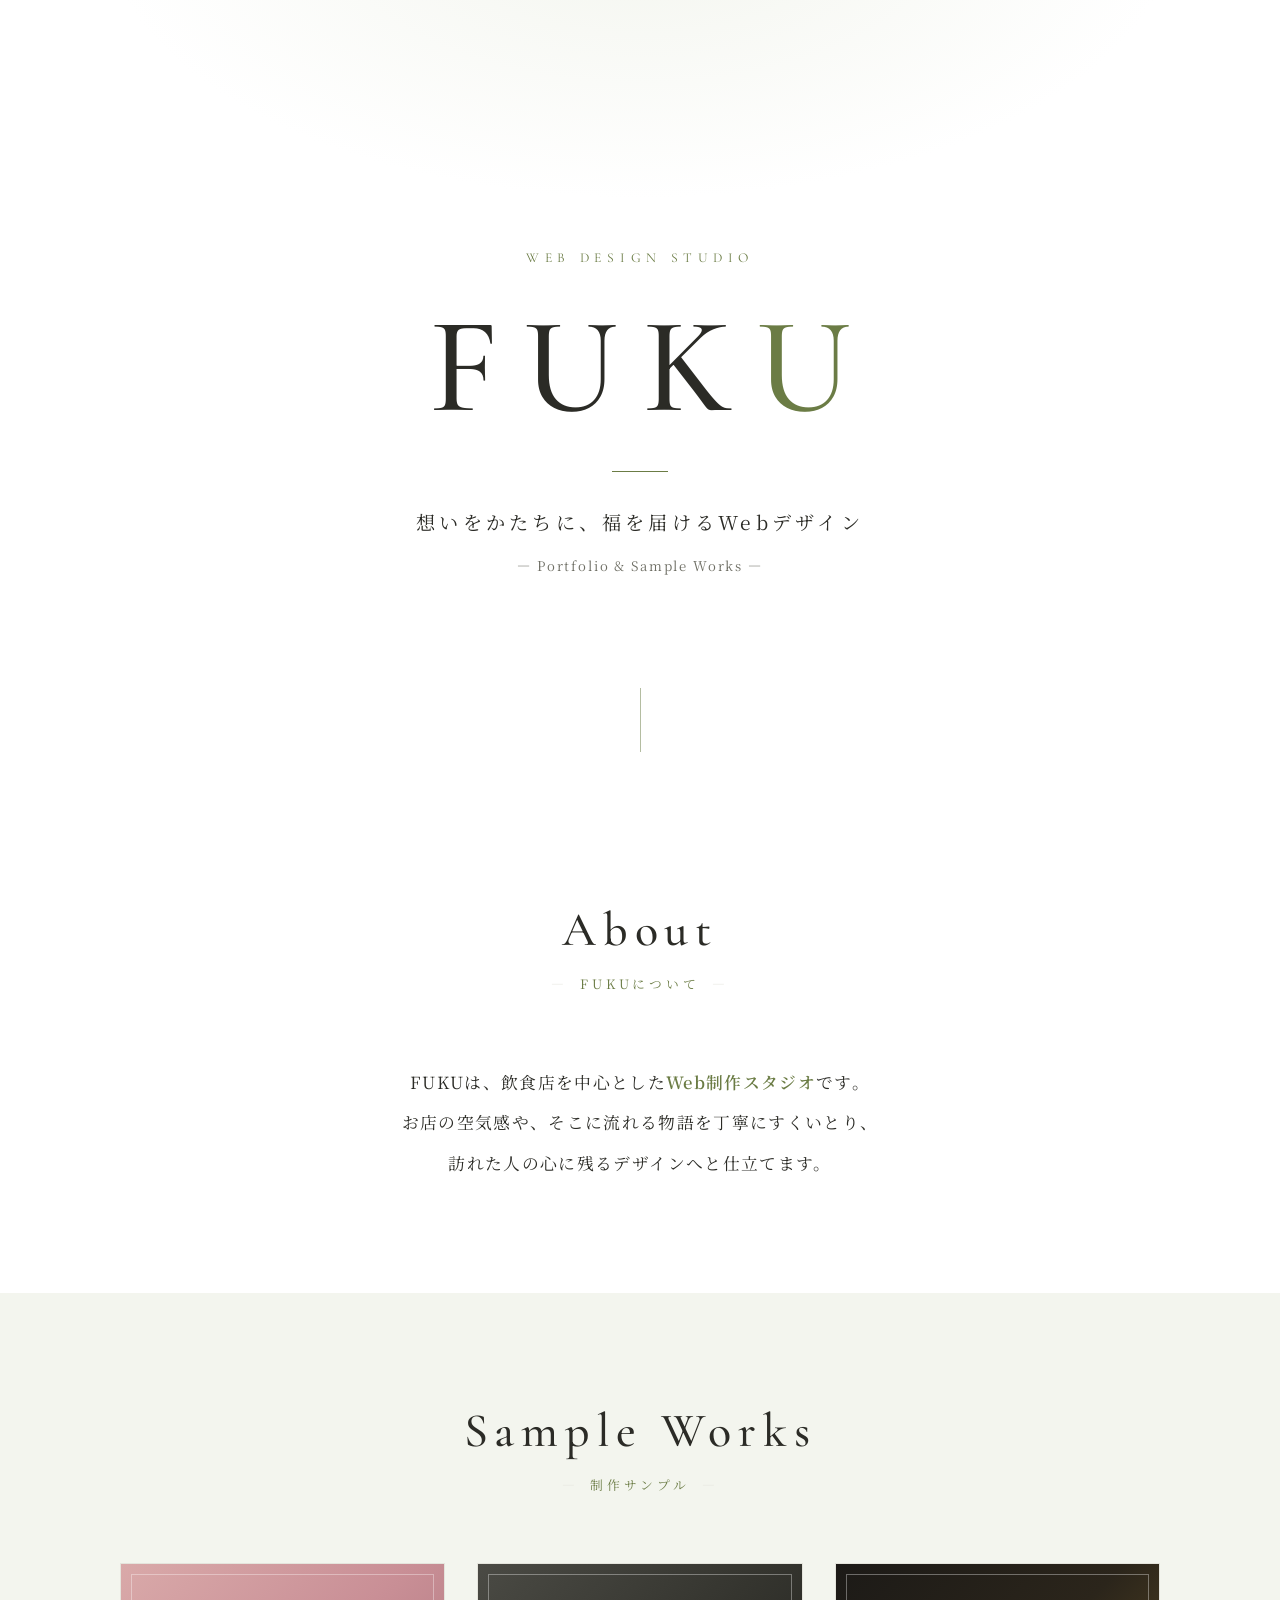
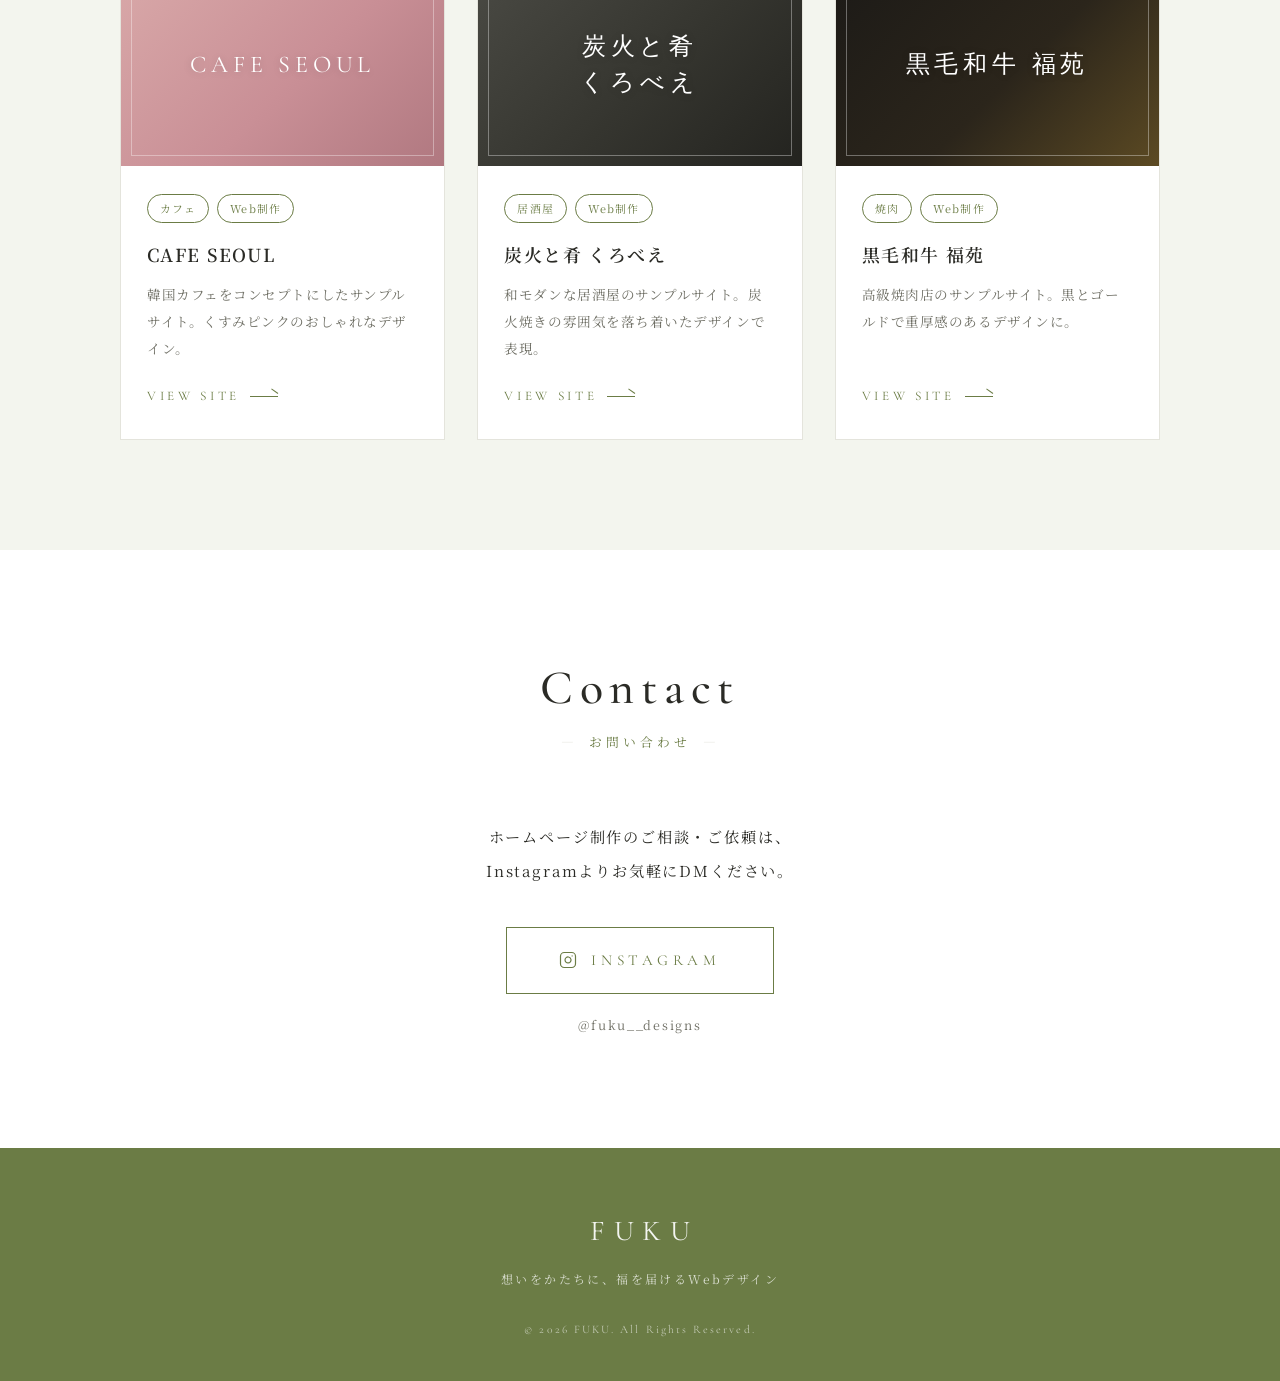
==== index.html @ af36044b "Add FUKU portfolio page Co-Authored-By: Claude Fable 5 <noreply@anthropic.com>" ====
<!DOCTYPE html>
<html lang="ja">
<head>
  <meta charset="UTF-8">
  <meta name="viewport" content="width=device-width, initial-scale=1.0">
  <title>FUKU | Web Design Portfolio</title>
  <meta name="description" content="Web制作事業「FUKU」のポートフォリオサイト。カフェ・居酒屋・焼肉店など、飲食店を中心とした洗練されたWebデザインの制作サンプルをご紹介します。">
  <meta name="keywords" content="FUKU, Web制作, ホームページ制作, ポートフォリオ, 飲食店, デザイン">
  <meta property="og:title" content="FUKU | Web Design Portfolio">
  <meta property="og:description" content="想いをかたちに。お店の魅力を引き出すWebデザイン。FUKUの制作サンプルをご覧ください。">
  <meta property="og:type" content="website">
  <meta property="og:locale" content="ja_JP">
  <meta name="twitter:card" content="summary">
  <link rel="preconnect" href="https://fonts.googleapis.com">
  <link rel="preconnect" href="https://fonts.gstatic.com" crossorigin>
  <link href="https://fonts.googleapis.com/css2?family=Cormorant+Garamond:ital,wght@0,400;0,500;0,600;1,400&family=Noto+Serif+JP:wght@300;400;500;600&display=swap" rel="stylesheet">
  <style>
    :root {
      --green: #6B7C45;
      --green-dark: #57663a;
      --green-pale: #f3f5ee;
      --ink: #2b2b26;
      --ink-soft: #6e6e64;
      --line: #e4e4dc;
      --white: #ffffff;
      --serif-en: 'Cormorant Garamond', serif;
      --serif-jp: 'Noto Serif JP', serif;
    }

    * { margin: 0; padding: 0; box-sizing: border-box; }

    html { scroll-behavior: smooth; }

    body {
      font-family: var(--serif-jp);
      color: var(--ink);
      background: var(--white);
      line-height: 1.9;
      font-weight: 400;
      -webkit-font-smoothing: antialiased;
      overflow-x: hidden;
    }

    .container {
      width: min(1040px, 90%);
      margin: 0 auto;
    }

    /* ===== Fade-in animation ===== */
    .fade {
      opacity: 0;
      transform: translateY(28px);
      transition: opacity 1s ease, transform 1s ease;
    }
    .fade.visible {
      opacity: 1;
      transform: translateY(0);
    }
    .fade.delay-1 { transition-delay: .15s; }
    .fade.delay-2 { transition-delay: .3s; }
    .fade.delay-3 { transition-delay: .45s; }

    /* ===== Header / Hero ===== */
    .hero {
      min-height: 88vh;
      display: flex;
      flex-direction: column;
      justify-content: center;
      align-items: center;
      text-align: center;
      position: relative;
      padding: 96px 24px 64px;
      background:
        radial-gradient(ellipse 60% 50% at 50% -10%, var(--green-pale) 0%, transparent 70%),
        var(--white);
    }

    .hero::after {
      content: "";
      position: absolute;
      bottom: 40px;
      left: 50%;
      width: 1px;
      height: 64px;
      background: var(--green);
      opacity: .5;
      animation: scrollLine 2.2s ease-in-out infinite;
    }

    @keyframes scrollLine {
      0%   { transform: scaleY(0); transform-origin: top; }
      45%  { transform: scaleY(1); transform-origin: top; }
      55%  { transform: scaleY(1); transform-origin: bottom; }
      100% { transform: scaleY(0); transform-origin: bottom; }
    }

    .hero-eyebrow {
      font-family: var(--serif-en);
      font-size: 0.85rem;
      letter-spacing: .42em;
      text-transform: uppercase;
      color: var(--green);
      margin-bottom: 28px;
    }

    .hero-logo {
      font-family: var(--serif-en);
      font-weight: 500;
      font-size: clamp(4.2rem, 13vw, 8.5rem);
      letter-spacing: .18em;
      line-height: 1;
      color: var(--ink);
      margin-left: .18em; /* optical centering for letter-spacing */
    }

    .hero-logo span { color: var(--green); }

    .hero-divider {
      width: 56px;
      height: 1px;
      background: var(--green);
      margin: 36px auto 32px;
    }

    .hero-copy {
      font-size: clamp(1rem, 2.6vw, 1.2rem);
      letter-spacing: .22em;
      font-weight: 400;
      color: var(--ink);
    }

    .hero-sub {
      margin-top: 14px;
      font-size: .82rem;
      letter-spacing: .14em;
      color: var(--ink-soft);
    }

    /* ===== Section common ===== */
    section { padding: 110px 0; }

    .section-head {
      text-align: center;
      margin-bottom: 64px;
    }

    .section-title-en {
      font-family: var(--serif-en);
      font-size: clamp(2.2rem, 6vw, 3rem);
      font-weight: 500;
      letter-spacing: .14em;
      color: var(--ink);
      line-height: 1.2;
    }

    .section-title-jp {
      display: inline-block;
      margin-top: 12px;
      font-size: .8rem;
      letter-spacing: .3em;
      color: var(--green);
    }

    .section-title-jp::before,
    .section-title-jp::after {
      content: "—";
      color: var(--line);
      margin: 0 12px;
    }

    /* ===== About ===== */
    .about { background: var(--white); }

    .about-text {
      max-width: 640px;
      margin: 0 auto;
      text-align: center;
      font-size: clamp(.95rem, 2.4vw, 1.05rem);
      letter-spacing: .08em;
      line-height: 2.4;
      color: var(--ink);
    }

    .about-text strong {
      color: var(--green);
      font-weight: 600;
    }

    /* ===== Works ===== */
    .works { background: var(--green-pale); }

    .works-grid {
      display: grid;
      grid-template-columns: repeat(3, 1fr);
      gap: 32px;
    }

    .card {
      background: var(--white);
      border: 1px solid var(--line);
      display: flex;
      flex-direction: column;
      text-decoration: none;
      color: inherit;
      transition: transform .45s ease, box-shadow .45s ease;
    }

    .card:hover {
      transform: translateY(-6px);
      box-shadow: 0 18px 40px rgba(107, 124, 69, .16);
    }

    .card-visual {
      position: relative;
      aspect-ratio: 16 / 10;
      display: flex;
      align-items: center;
      justify-content: center;
      overflow: hidden;
    }

    .card-visual::after {
      content: "";
      position: absolute;
      inset: 10px;
      border: 1px solid rgba(255, 255, 255, .35);
      pointer-events: none;
    }

    .card-visual .visual-title {
      font-family: var(--serif-en);
      font-size: 1.5rem;
      letter-spacing: .2em;
      color: #fff;
      text-align: center;
      padding: 0 16px;
      line-height: 1.5;
      text-shadow: 0 1px 8px rgba(0,0,0,.18);
    }

    .visual-cafe   { background: linear-gradient(135deg, #d9a9a9 0%, #c98f96 55%, #b07880 100%); }
    .visual-izakaya{ background: linear-gradient(135deg, #4a4a44 0%, #35352f 55%, #23231f 100%); }
    .visual-yakiniku{ background: linear-gradient(135deg, #1c1a17 0%, #2b251b 55%, #5c4a23 100%); }

    .card-body {
      padding: 28px 26px 30px;
      display: flex;
      flex-direction: column;
      flex: 1;
    }

    .card-tags {
      display: flex;
      gap: 8px;
      flex-wrap: wrap;
      margin-bottom: 14px;
    }

    .tag {
      font-size: .68rem;
      letter-spacing: .12em;
      color: var(--green);
      border: 1px solid var(--green);
      padding: 3px 12px;
      border-radius: 999px;
      background: var(--white);
    }

    .card-title {
      font-size: 1.12rem;
      font-weight: 600;
      letter-spacing: .08em;
      margin-bottom: 10px;
      color: var(--ink);
    }

    .card-desc {
      font-size: .85rem;
      line-height: 2;
      letter-spacing: .04em;
      color: var(--ink-soft);
      flex: 1;
    }

    .card-link {
      margin-top: 22px;
      font-family: var(--serif-en);
      font-size: .82rem;
      letter-spacing: .28em;
      text-transform: uppercase;
      color: var(--green);
      display: inline-flex;
      align-items: center;
      gap: 10px;
    }

    .card-link .arrow {
      display: inline-block;
      width: 28px;
      height: 1px;
      background: var(--green);
      position: relative;
      transition: width .35s ease;
    }

    .card-link .arrow::after {
      content: "";
      position: absolute;
      right: 0;
      top: -3px;
      width: 8px;
      height: 1px;
      background: var(--green);
      transform: rotate(35deg);
      transform-origin: right center;
    }

    .card:hover .card-link .arrow { width: 42px; }

    /* ===== Contact ===== */
    .contact { background: var(--white); text-align: center; }

    .contact-lead {
      font-size: .95rem;
      letter-spacing: .12em;
      color: var(--ink);
      margin-bottom: 40px;
      line-height: 2.2;
    }

    .insta-btn {
      display: inline-flex;
      align-items: center;
      gap: 14px;
      padding: 18px 52px;
      border: 1px solid var(--green);
      color: var(--green);
      text-decoration: none;
      font-family: var(--serif-en);
      font-size: .95rem;
      letter-spacing: .3em;
      text-transform: uppercase;
      position: relative;
      overflow: hidden;
      transition: color .4s ease;
      z-index: 0;
    }

    .insta-btn::before {
      content: "";
      position: absolute;
      inset: 0;
      background: var(--green);
      transform: scaleX(0);
      transform-origin: left;
      transition: transform .4s ease;
      z-index: -1;
    }

    .insta-btn:hover { color: var(--white); }
    .insta-btn:hover::before { transform: scaleX(1); }

    .insta-btn svg { width: 18px; height: 18px; }

    .contact-note {
      margin-top: 20px;
      font-size: .78rem;
      letter-spacing: .14em;
      color: var(--ink-soft);
    }

    /* ===== Footer ===== */
    footer {
      background: var(--green);
      color: rgba(255, 255, 255, .92);
      text-align: center;
      padding: 56px 24px 40px;
    }

    .footer-logo {
      font-family: var(--serif-en);
      font-size: 1.8rem;
      letter-spacing: .3em;
      margin-left: .3em;
      margin-bottom: 10px;
    }

    .footer-tag {
      font-size: .75rem;
      letter-spacing: .2em;
      opacity: .8;
      margin-bottom: 28px;
    }

    .footer-copy {
      font-family: var(--serif-en);
      font-size: .72rem;
      letter-spacing: .18em;
      opacity: .65;
    }

    /* ===== Responsive ===== */
    @media (max-width: 880px) {
      .works-grid { grid-template-columns: 1fr; max-width: 480px; margin: 0 auto; }
      section { padding: 80px 0; }
      .hero { min-height: 78vh; }
    }
  </style>
</head>
<body>

  <!-- ===== Header / Hero ===== -->
  <header class="hero">
    <p class="hero-eyebrow fade">Web Design Studio</p>
    <h1 class="hero-logo fade delay-1">FUK<span>U</span></h1>
    <div class="hero-divider fade delay-2"></div>
    <p class="hero-copy fade delay-2">想いをかたちに、福を届けるWebデザイン</p>
    <p class="hero-sub fade delay-3">— Portfolio &amp; Sample Works —</p>
  </header>

  <!-- ===== About ===== -->
  <section class="about" id="about">
    <div class="container">
      <div class="section-head fade">
        <h2 class="section-title-en">About</h2>
        <span class="section-title-jp">FUKUについて</span>
      </div>
      <p class="about-text fade delay-1">
        FUKUは、飲食店を中心とした<strong>Web制作スタジオ</strong>です。<br>
        お店の空気感や、そこに流れる物語を丁寧にすくいとり、<br class="pc">
        訪れた人の心に残るデザインへと仕立てます。
      </p>
    </div>
  </section>

  <!-- ===== Sample Works ===== -->
  <section class="works" id="works">
    <div class="container">
      <div class="section-head fade">
        <h2 class="section-title-en">Sample Works</h2>
        <span class="section-title-jp">制作サンプル</span>
      </div>
      <div class="works-grid">

        <a class="card fade delay-1" href="https://cafe-seoul-demo.vercel.app/" target="_blank" rel="noopener noreferrer">
          <div class="card-visual visual-cafe">
            <span class="visual-title">CAFE SEOUL</span>
          </div>
          <div class="card-body">
            <div class="card-tags">
              <span class="tag">カフェ</span>
              <span class="tag">Web制作</span>
            </div>
            <h3 class="card-title">CAFE SEOUL</h3>
            <p class="card-desc">韓国カフェをコンセプトにしたサンプルサイト。くすみピンクのおしゃれなデザイン。</p>
            <span class="card-link">View Site <span class="arrow"></span></span>
          </div>
        </a>

        <a class="card fade delay-2" href="https://kurobee-demo.vercel.app/" target="_blank" rel="noopener noreferrer">
          <div class="card-visual visual-izakaya">
            <span class="visual-title">炭火と肴<br>くろべえ</span>
          </div>
          <div class="card-body">
            <div class="card-tags">
              <span class="tag">居酒屋</span>
              <span class="tag">Web制作</span>
            </div>
            <h3 class="card-title">炭火と肴 くろべえ</h3>
            <p class="card-desc">和モダンな居酒屋のサンプルサイト。炭火焼きの雰囲気を落ち着いたデザインで表現。</p>
            <span class="card-link">View Site <span class="arrow"></span></span>
          </div>
        </a>

        <a class="card fade delay-3" href="https://fukuen-demo.vercel.app/" target="_blank" rel="noopener noreferrer">
          <div class="card-visual visual-yakiniku">
            <span class="visual-title">黒毛和牛 福苑</span>
          </div>
          <div class="card-body">
            <div class="card-tags">
              <span class="tag">焼肉</span>
              <span class="tag">Web制作</span>
            </div>
            <h3 class="card-title">黒毛和牛 福苑</h3>
            <p class="card-desc">高級焼肉店のサンプルサイト。黒とゴールドで重厚感のあるデザインに。</p>
            <span class="card-link">View Site <span class="arrow"></span></span>
          </div>
        </a>

      </div>
    </div>
  </section>

  <!-- ===== Contact ===== -->
  <section class="contact" id="contact">
    <div class="container">
      <div class="section-head fade">
        <h2 class="section-title-en">Contact</h2>
        <span class="section-title-jp">お問い合わせ</span>
      </div>
      <p class="contact-lead fade delay-1">
        ホームページ制作のご相談・ご依頼は、<br>
        Instagramよりお気軽にDMください。
      </p>
      <a class="insta-btn fade delay-2" href="https://www.instagram.com/fuku__designs" target="_blank" rel="noopener noreferrer">
        <svg viewBox="0 0 24 24" fill="none" stroke="currentColor" stroke-width="1.6" stroke-linecap="round" stroke-linejoin="round" aria-hidden="true">
          <rect x="2" y="2" width="20" height="20" rx="5" ry="5"></rect>
          <path d="M16 11.37A4 4 0 1 1 12.63 8 4 4 0 0 1 16 11.37z"></path>
          <line x1="17.5" y1="6.5" x2="17.51" y2="6.5"></line>
        </svg>
        Instagram
      </a>
      <p class="contact-note fade delay-3">@fuku__designs</p>
    </div>
  </section>

  <!-- ===== Footer ===== -->
  <footer>
    <p class="footer-logo">FUKU</p>
    <p class="footer-tag">想いをかたちに、福を届けるWebデザイン</p>
    <p class="footer-copy">&copy; 2026 FUKU. All Rights Reserved.</p>
  </footer>

  <script>
    const observer = new IntersectionObserver((entries) => {
      entries.forEach((entry) => {
        if (entry.isIntersecting) {
          entry.target.classList.add('visible');
          observer.unobserve(entry.target);
        }
      });
    }, { threshold: 0.12 });

    document.querySelectorAll('.fade').forEach((el) => observer.observe(el));
  </script>
</body>
</html>
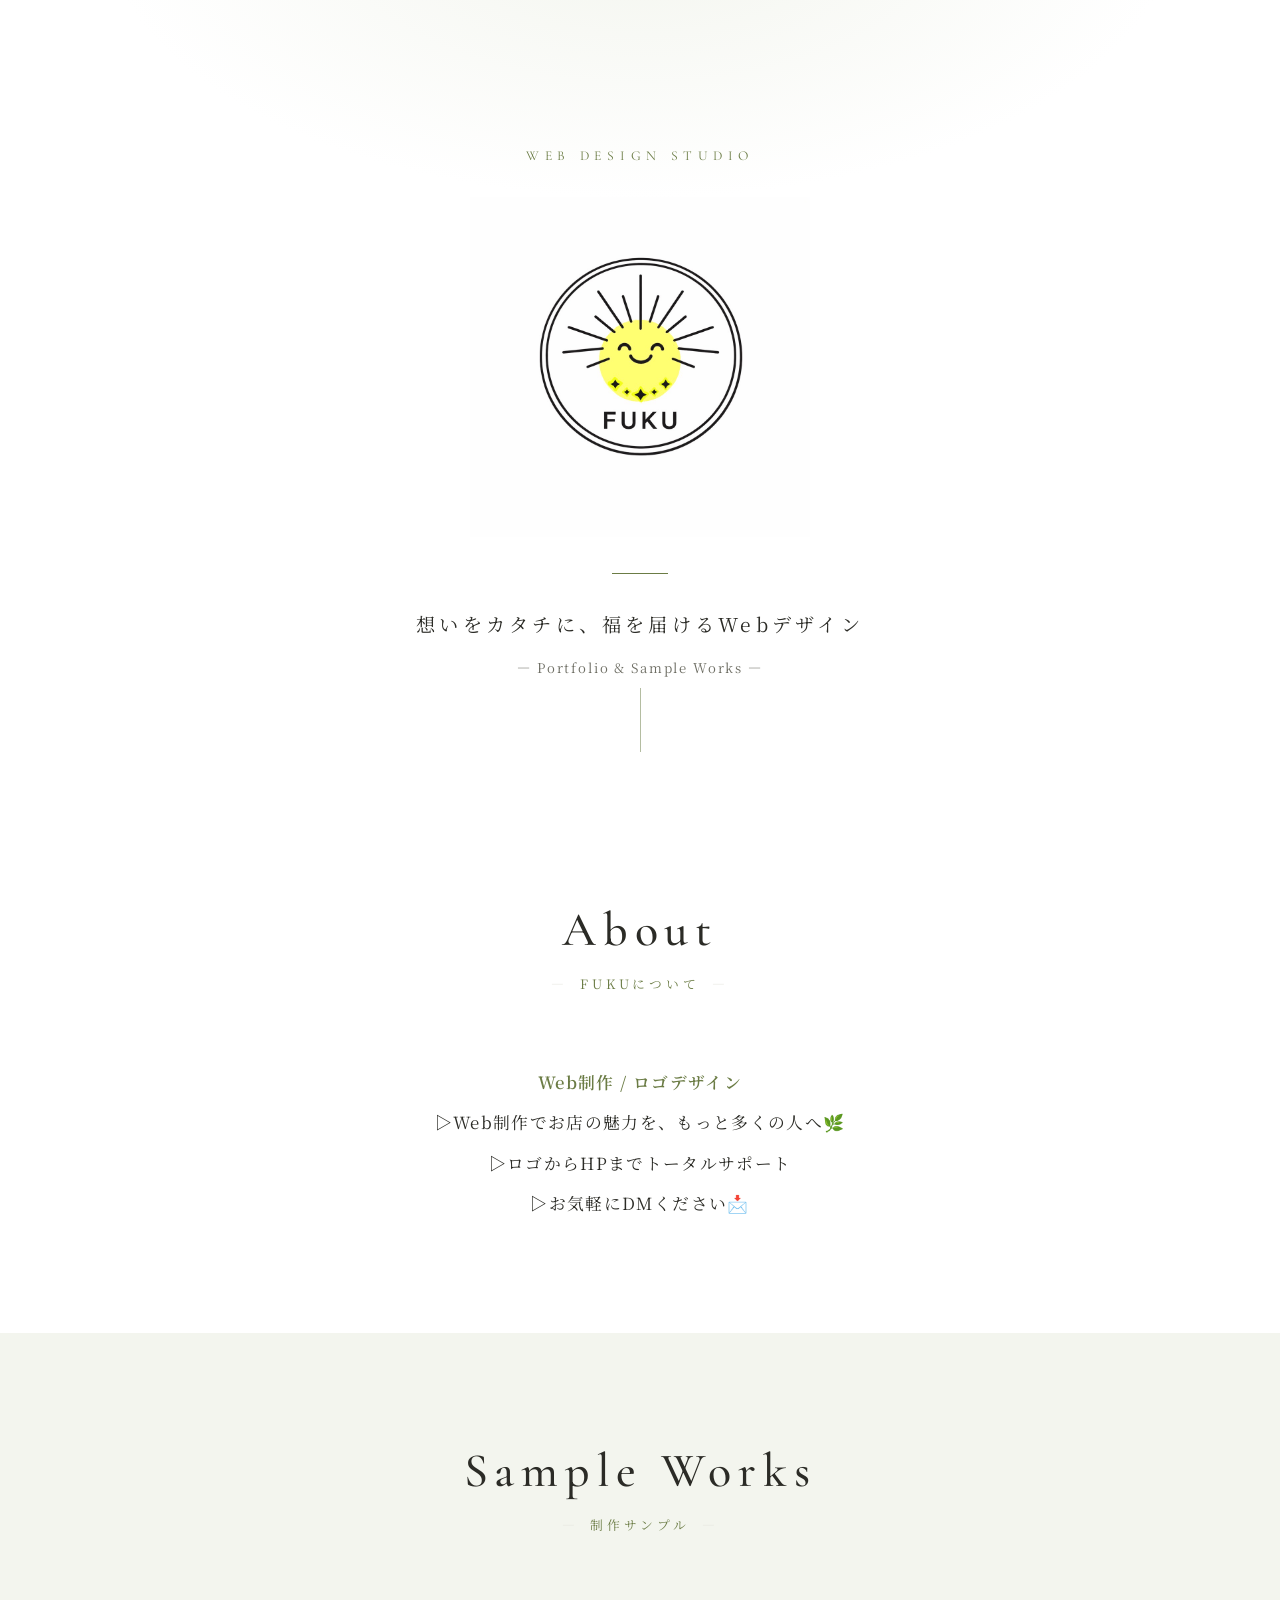
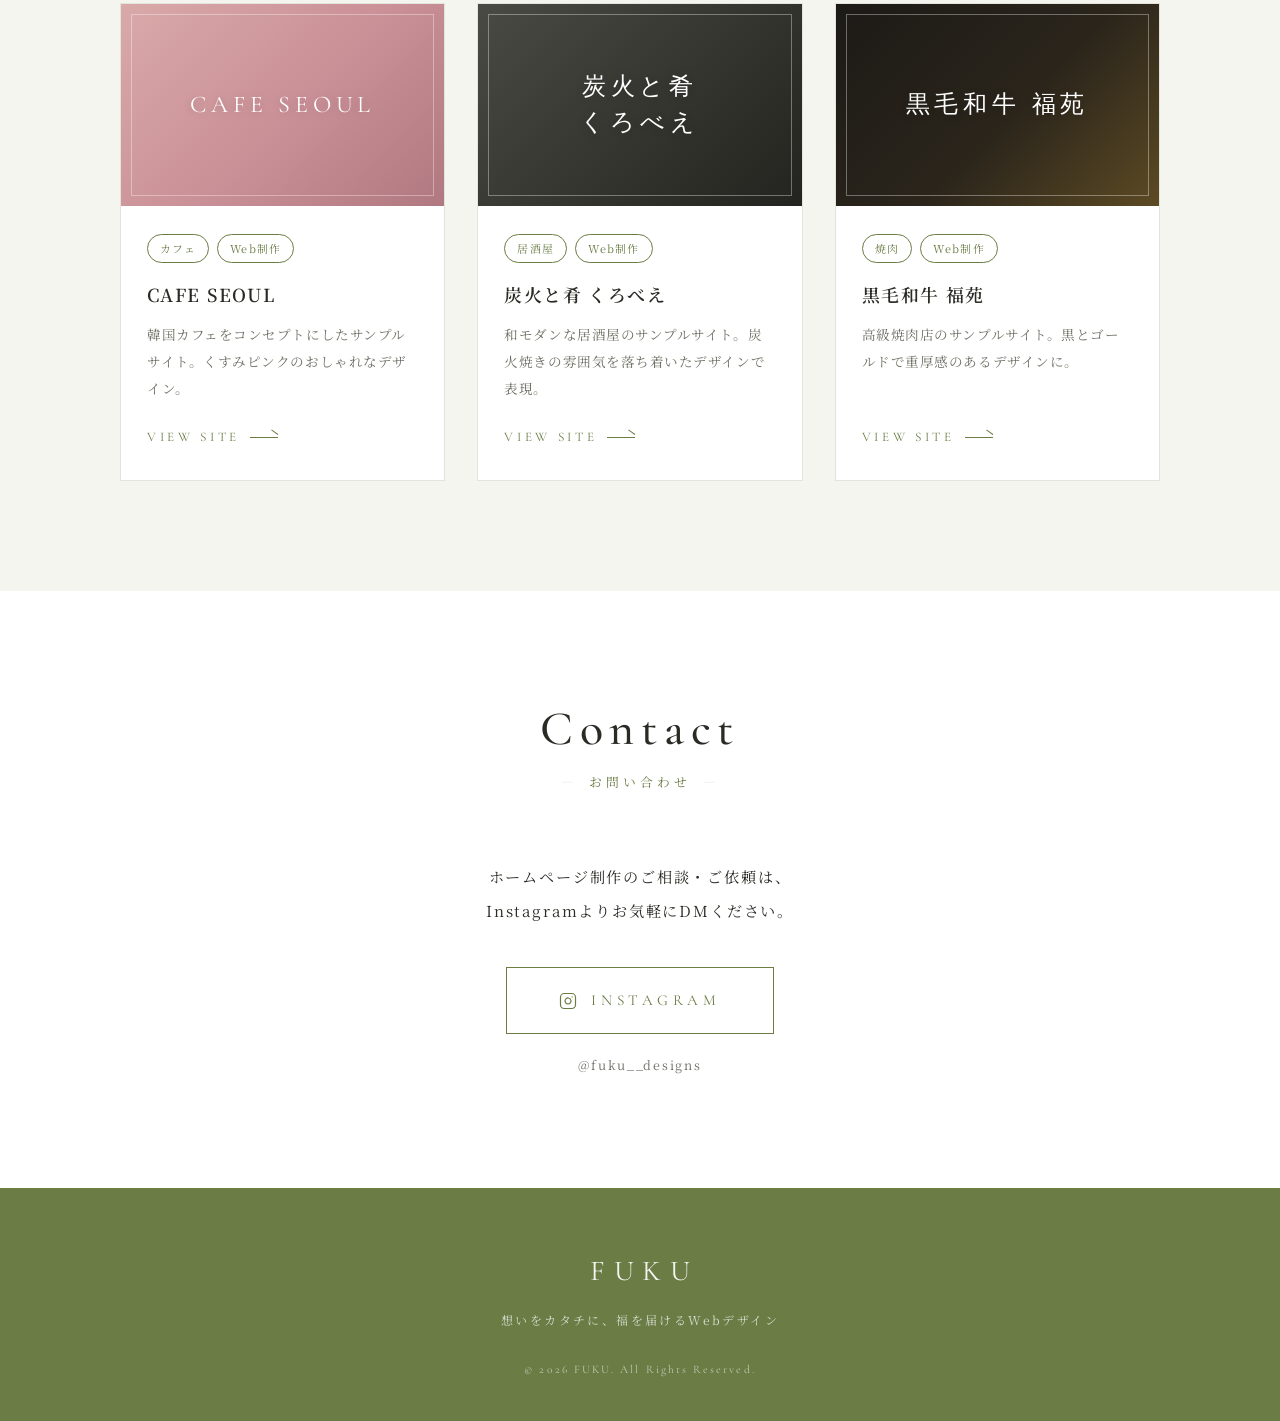
==== commit 0933f317: "Embed logo image, update catch copy and About section Co-Authored-By: Claude Fable 5 <noreply@anthro" ====
--- a/index.html
+++ b/index.html
@@ -7,7 +7,7 @@
   <meta name="description" content="Web制作事業「FUKU」のポートフォリオサイト。カフェ・居酒屋・焼肉店など、飲食店を中心とした洗練されたWebデザインの制作サンプルをご紹介します。">
   <meta name="keywords" content="FUKU, Web制作, ホームページ制作, ポートフォリオ, 飲食店, デザイン">
   <meta property="og:title" content="FUKU | Web Design Portfolio">
-  <meta property="og:description" content="想いをかたちに。お店の魅力を引き出すWebデザイン。FUKUの制作サンプルをご覧ください。">
+  <meta property="og:description" content="想いをカタチに。お店の魅力を引き出すWebデザイン。FUKUの制作サンプルをご覧ください。">
   <meta property="og:type" content="website">
   <meta property="og:locale" content="ja_JP">
   <meta name="twitter:card" content="summary">
@@ -115,6 +115,13 @@
 
     .hero-logo span { color: var(--green); }
 
+    .hero-logo-img {
+      display: block;
+      width: clamp(220px, 46vw, 340px);
+      height: auto;
+      margin: 0 auto;
+    }
+
     .hero-divider {
       width: 56px;
       height: 1px;
@@ -412,9 +419,9 @@
   <!-- ===== Header / Hero ===== -->
   <header class="hero">
     <p class="hero-eyebrow fade">Web Design Studio</p>
-    <h1 class="hero-logo fade delay-1">FUK<span>U</span></h1>
+    <h1 class="fade delay-1"><img class="hero-logo-img" src="[data-uri]" alt="FUKU"></h1>
     <div class="hero-divider fade delay-2"></div>
-    <p class="hero-copy fade delay-2">想いをかたちに、福を届けるWebデザイン</p>
+    <p class="hero-copy fade delay-2">想いをカタチに、福を届けるWebデザイン</p>
     <p class="hero-sub fade delay-3">— Portfolio &amp; Sample Works —</p>
   </header>
 
@@ -426,9 +433,10 @@
         <span class="section-title-jp">FUKUについて</span>
       </div>
       <p class="about-text fade delay-1">
-        FUKUは、飲食店を中心とした<strong>Web制作スタジオ</strong>です。<br>
-        お店の空気感や、そこに流れる物語を丁寧にすくいとり、<br class="pc">
-        訪れた人の心に残るデザインへと仕立てます。
+        <strong>Web制作 / ロゴデザイン</strong><br>
+        ▷Web制作でお店の魅力を、もっと多くの人へ🌿<br>
+        ▷ロゴからHPまでトータルサポート<br>
+        ▷お気軽にDMください📩
       </p>
     </div>
   </section>
@@ -517,7 +525,7 @@
   <!-- ===== Footer ===== -->
   <footer>
     <p class="footer-logo">FUKU</p>
-    <p class="footer-tag">想いをかたちに、福を届けるWebデザイン</p>
+    <p class="footer-tag">想いをカタチに、福を届けるWebデザイン</p>
     <p class="footer-copy">&copy; 2026 FUKU. All Rights Reserved.</p>
   </footer>
 
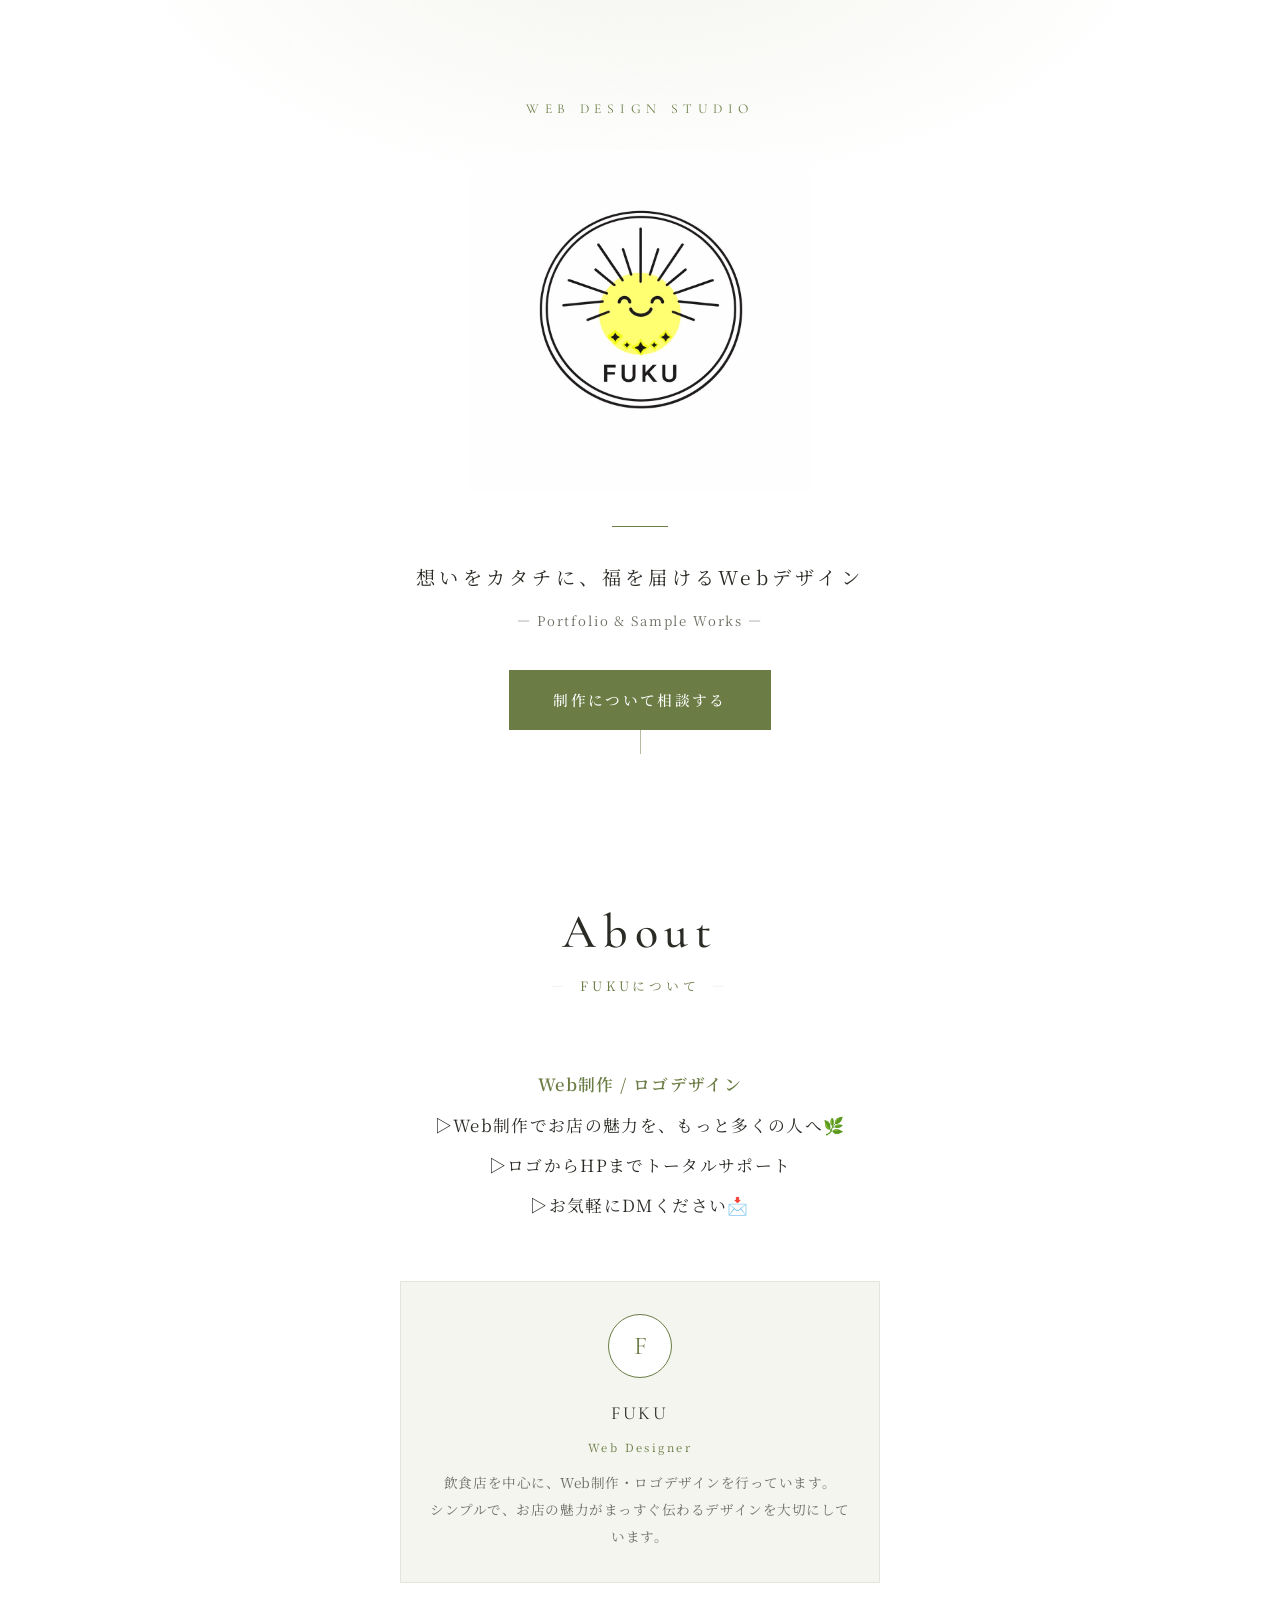
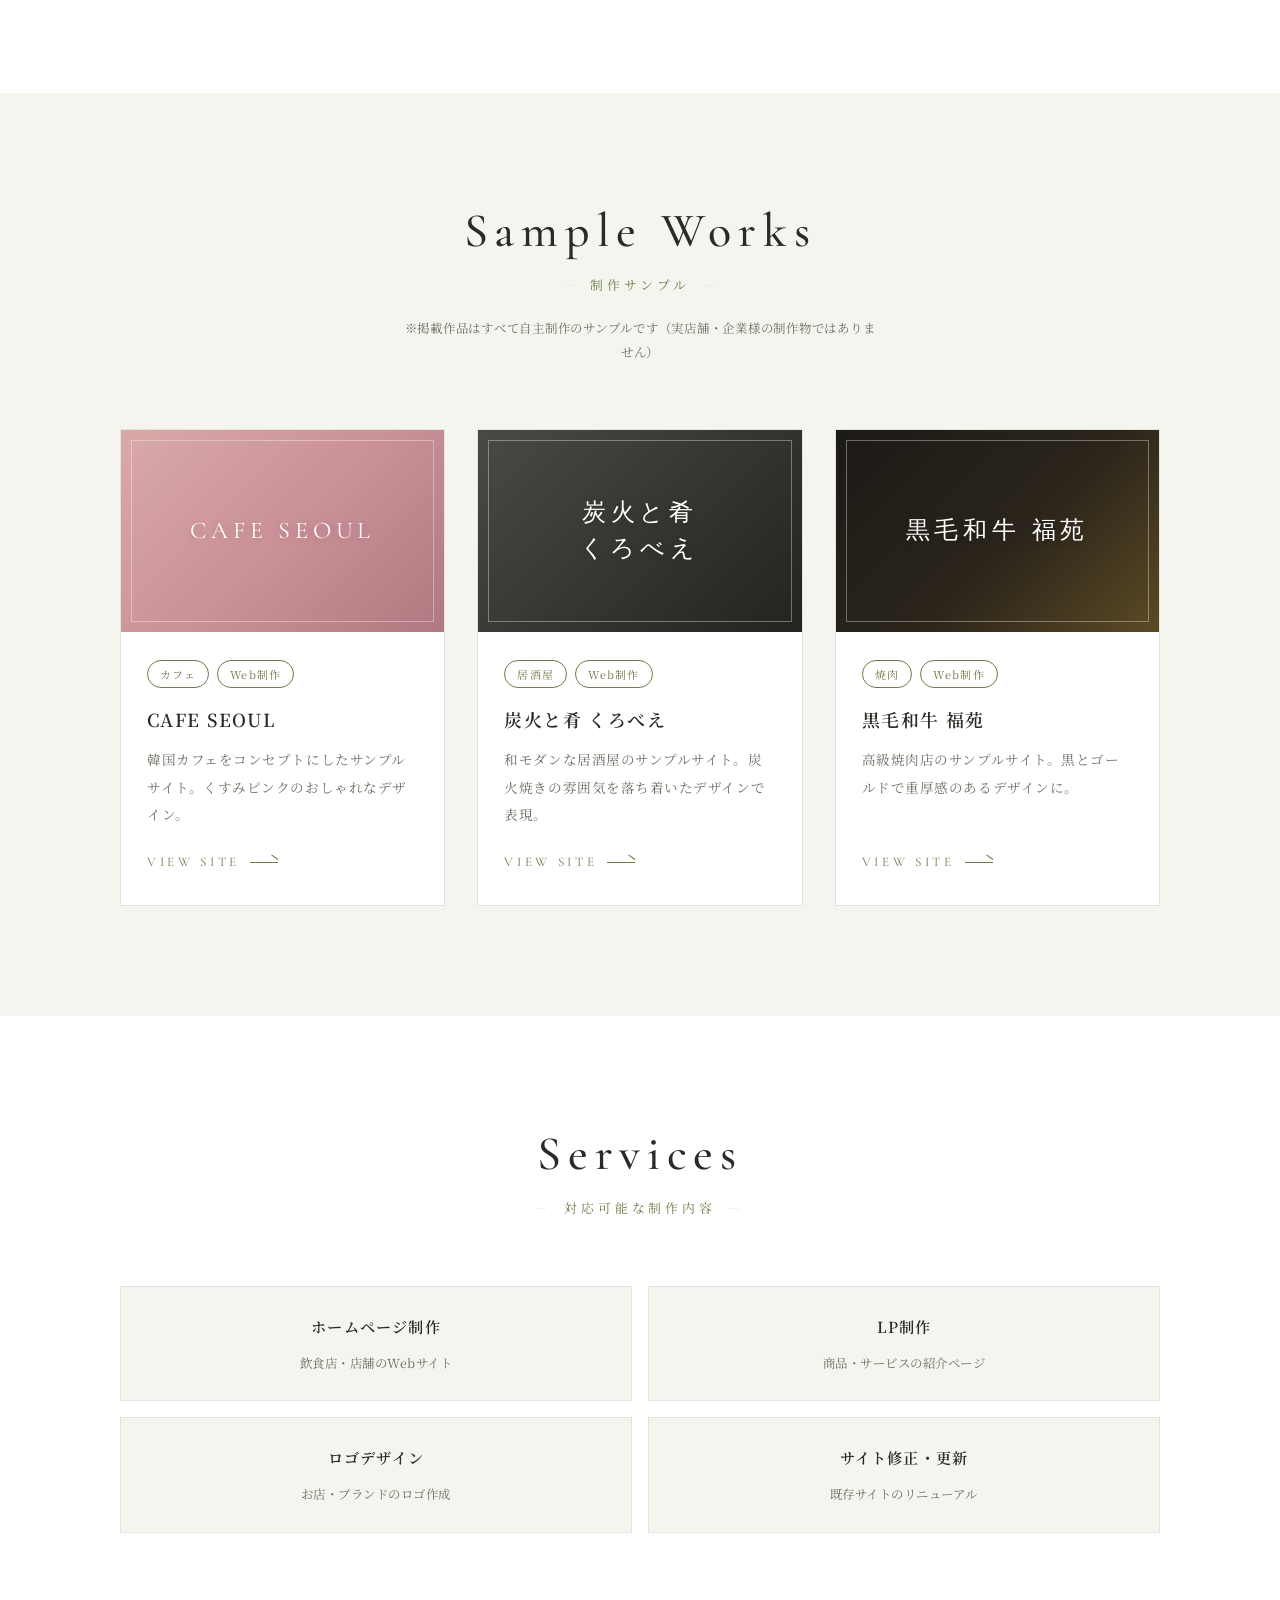
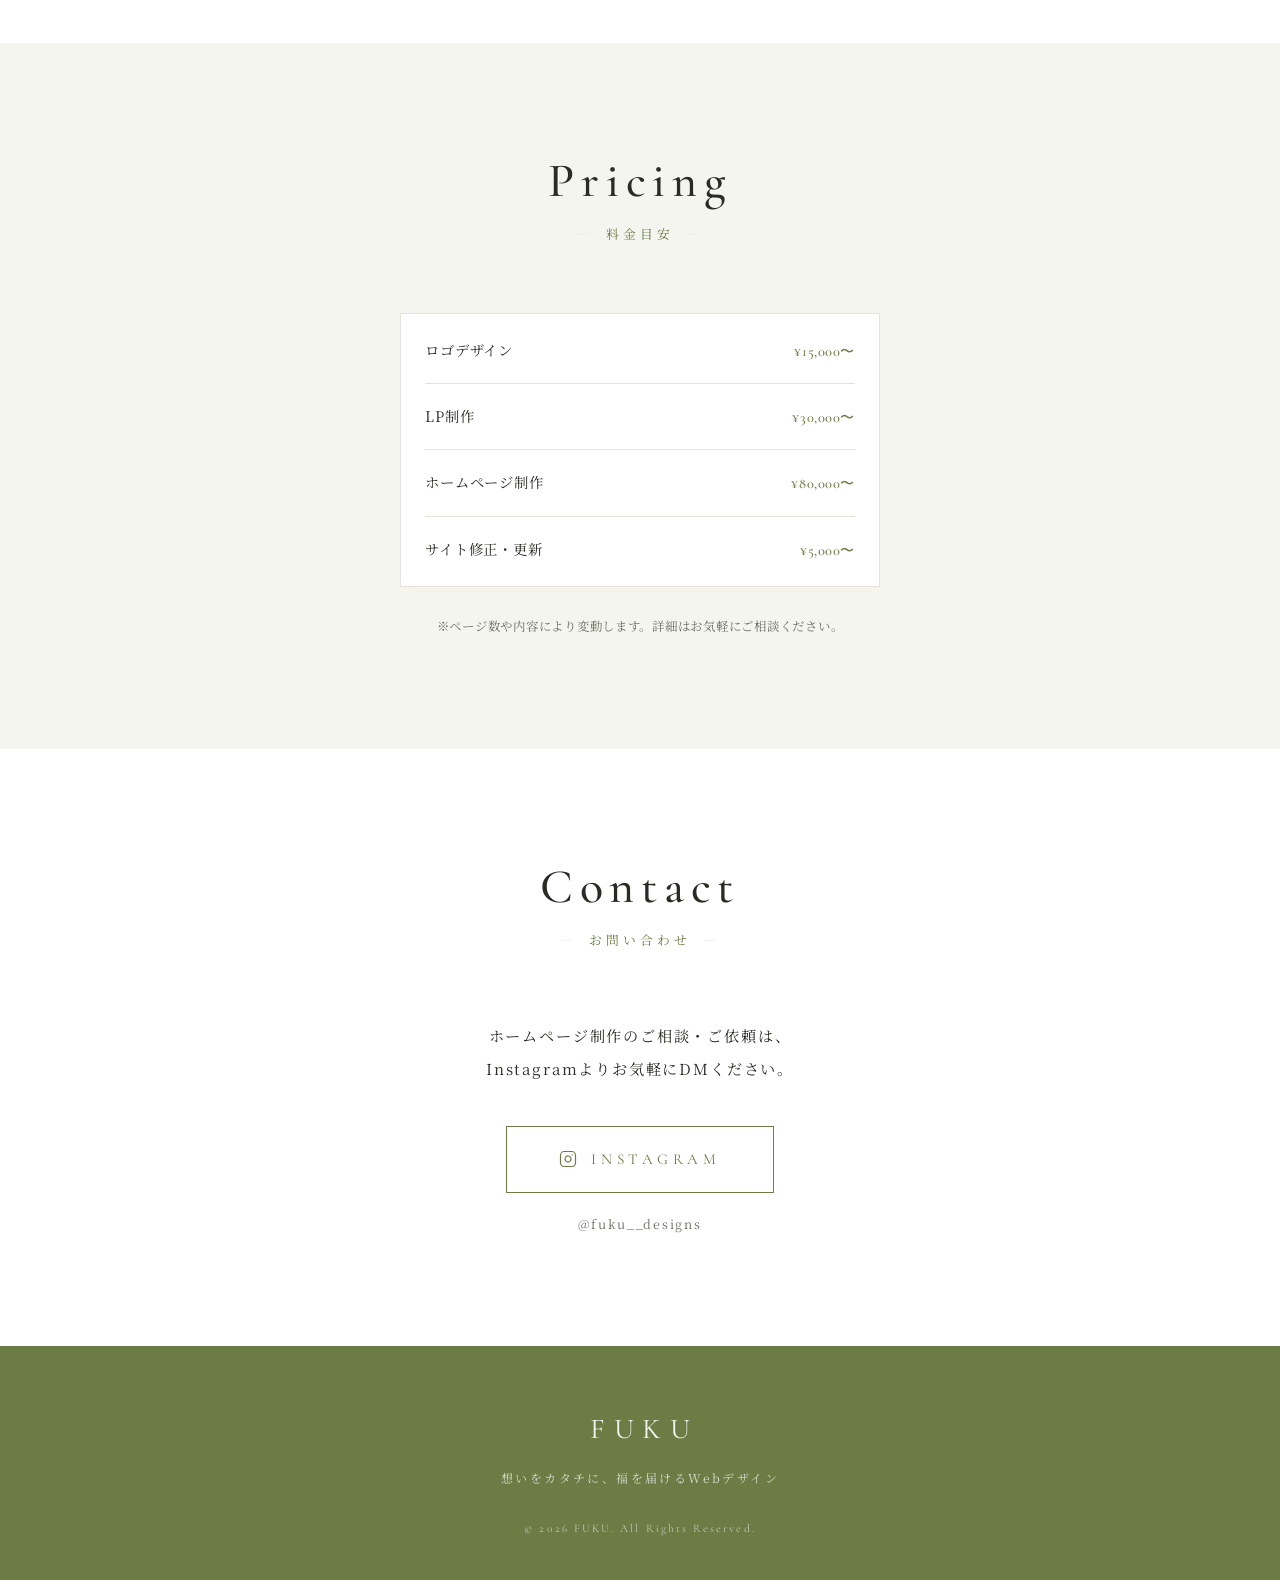
==== commit e99cfffa: "案件獲得につながるよう、プロフィール・対応制作内容・料金目安・相談CTA・自主制作表記を追加" ====
--- a/index.html
+++ b/index.html
@@ -143,6 +143,26 @@
       color: var(--ink-soft);
     }
 
+    .hero-cta {
+      display: inline-flex;
+      align-items: center;
+      margin-top: 36px;
+      padding: 16px 44px;
+      background: var(--green);
+      color: var(--white);
+      text-decoration: none;
+      font-size: .92rem;
+      letter-spacing: .16em;
+      font-weight: 500;
+      transition: background .35s ease, transform .35s ease, box-shadow .35s ease;
+    }
+
+    .hero-cta:hover {
+      background: var(--green-dark);
+      transform: translateY(-2px);
+      box-shadow: 0 14px 30px rgba(107, 124, 69, .28);
+    }
+
     /* ===== Section common ===== */
     section { padding: 110px 0; }
 
@@ -193,8 +213,72 @@
       font-weight: 600;
     }
 
+    /* ===== Profile ===== */
+    .profile-card {
+      margin: 56px auto 0;
+      max-width: 480px;
+      display: flex;
+      flex-direction: column;
+      align-items: center;
+      text-align: center;
+      gap: 18px;
+      padding: 32px 28px;
+      background: var(--green-pale);
+      border: 1px solid var(--line);
+    }
+
+    .profile-avatar {
+      width: 64px;
+      height: 64px;
+      border-radius: 50%;
+      background: var(--white);
+      border: 1px solid var(--green);
+      display: flex;
+      align-items: center;
+      justify-content: center;
+      font-family: var(--serif-en);
+      font-size: 1.6rem;
+      color: var(--green);
+      flex-shrink: 0;
+    }
+
+    .profile-name {
+      font-family: var(--serif-en);
+      font-size: 1.15rem;
+      letter-spacing: .16em;
+      color: var(--ink);
+      margin-bottom: 10px;
+    }
+
+    .profile-name span {
+      display: block;
+      margin-top: 6px;
+      font-family: var(--serif-jp);
+      font-size: .7rem;
+      letter-spacing: .22em;
+      color: var(--green);
+    }
+
+    .profile-bio {
+      font-size: .85rem;
+      letter-spacing: .04em;
+      line-height: 2;
+      color: var(--ink-soft);
+    }
+
     /* ===== Works ===== */
     .works { background: var(--green-pale); }
+
+    .works-note {
+      margin-top: 18px;
+      margin-left: auto;
+      margin-right: auto;
+      max-width: 480px;
+      font-size: .78rem;
+      letter-spacing: .06em;
+      line-height: 1.9;
+      color: var(--ink-soft);
+    }
 
     .works-grid {
       display: grid;
@@ -324,6 +408,81 @@
 
     .card:hover .card-link .arrow { width: 42px; }
 
+    /* ===== Services ===== */
+    .services { background: var(--white); }
+
+    .service-grid {
+      display: grid;
+      grid-template-columns: repeat(2, 1fr);
+      gap: 16px;
+    }
+
+    .service-item {
+      background: var(--green-pale);
+      border: 1px solid var(--line);
+      padding: 26px 20px;
+      text-align: center;
+    }
+
+    .service-title {
+      font-size: .95rem;
+      font-weight: 600;
+      letter-spacing: .08em;
+      color: var(--ink);
+      margin-bottom: 10px;
+    }
+
+    .service-desc {
+      font-size: .78rem;
+      letter-spacing: .04em;
+      line-height: 1.8;
+      color: var(--ink-soft);
+    }
+
+    /* ===== Pricing ===== */
+    .pricing { background: var(--green-pale); }
+
+    .price-list {
+      list-style: none;
+      max-width: 480px;
+      margin: 0 auto;
+      background: var(--white);
+      border: 1px solid var(--line);
+      padding: 4px 24px;
+    }
+
+    .price-list li {
+      display: flex;
+      flex-wrap: wrap;
+      justify-content: space-between;
+      align-items: baseline;
+      gap: 8px;
+      padding: 18px 0;
+      border-bottom: 1px solid var(--line);
+      font-size: .9rem;
+      letter-spacing: .06em;
+    }
+
+    .price-list li:last-child { border-bottom: none; }
+
+    .price-name { color: var(--ink); }
+
+    .price-value {
+      font-family: var(--serif-en);
+      font-weight: 500;
+      letter-spacing: .04em;
+      color: var(--green);
+    }
+
+    .price-note {
+      margin-top: 28px;
+      text-align: center;
+      font-size: .78rem;
+      letter-spacing: .06em;
+      line-height: 1.9;
+      color: var(--ink-soft);
+    }
+
     /* ===== Contact ===== */
     .contact { background: var(--white); text-align: center; }
 
@@ -423,6 +582,7 @@
     <div class="hero-divider fade delay-2"></div>
     <p class="hero-copy fade delay-2">想いをカタチに、福を届けるWebデザイン</p>
     <p class="hero-sub fade delay-3">— Portfolio &amp; Sample Works —</p>
+    <a href="#contact" class="hero-cta fade delay-3">制作について相談する</a>
   </header>
 
   <!-- ===== About ===== -->
@@ -438,6 +598,16 @@
         ▷ロゴからHPまでトータルサポート<br>
         ▷お気軽にDMください📩
       </p>
+      <div class="profile-card fade delay-2">
+        <div class="profile-avatar">F</div>
+        <div class="profile-info">
+          <p class="profile-name">FUKU<span>Web Designer</span></p>
+          <p class="profile-bio">
+            飲食店を中心に、Web制作・ロゴデザインを行っています。<br>
+            シンプルで、お店の魅力がまっすぐ伝わるデザインを大切にしています。
+          </p>
+        </div>
+      </div>
     </div>
   </section>
 
@@ -447,6 +617,7 @@
       <div class="section-head fade">
         <h2 class="section-title-en">Sample Works</h2>
         <span class="section-title-jp">制作サンプル</span>
+        <p class="works-note">※掲載作品はすべて自主制作のサンプルです（実店舗・企業様の制作物ではありません）</p>
       </div>
       <div class="works-grid">
 
@@ -496,6 +667,51 @@
         </a>
 
       </div>
+    </div>
+  </section>
+
+  <!-- ===== Services ===== -->
+  <section class="services" id="services">
+    <div class="container">
+      <div class="section-head fade">
+        <h2 class="section-title-en">Services</h2>
+        <span class="section-title-jp">対応可能な制作内容</span>
+      </div>
+      <div class="service-grid">
+        <div class="service-item fade delay-1">
+          <p class="service-title">ホームページ制作</p>
+          <p class="service-desc">飲食店・店舗のWebサイト</p>
+        </div>
+        <div class="service-item fade delay-2">
+          <p class="service-title">LP制作</p>
+          <p class="service-desc">商品・サービスの紹介ページ</p>
+        </div>
+        <div class="service-item fade delay-1">
+          <p class="service-title">ロゴデザイン</p>
+          <p class="service-desc">お店・ブランドのロゴ作成</p>
+        </div>
+        <div class="service-item fade delay-2">
+          <p class="service-title">サイト修正・更新</p>
+          <p class="service-desc">既存サイトのリニューアル</p>
+        </div>
+      </div>
+    </div>
+  </section>
+
+  <!-- ===== Pricing ===== -->
+  <section class="pricing" id="pricing">
+    <div class="container">
+      <div class="section-head fade">
+        <h2 class="section-title-en">Pricing</h2>
+        <span class="section-title-jp">料金目安</span>
+      </div>
+      <ul class="price-list fade delay-1">
+        <li><span class="price-name">ロゴデザイン</span><span class="price-value">¥15,000〜</span></li>
+        <li><span class="price-name">LP制作</span><span class="price-value">¥30,000〜</span></li>
+        <li><span class="price-name">ホームページ制作</span><span class="price-value">¥80,000〜</span></li>
+        <li><span class="price-name">サイト修正・更新</span><span class="price-value">¥5,000〜</span></li>
+      </ul>
+      <p class="price-note fade delay-2">※ページ数や内容により変動します。詳細はお気軽にご相談ください。</p>
     </div>
   </section>
 
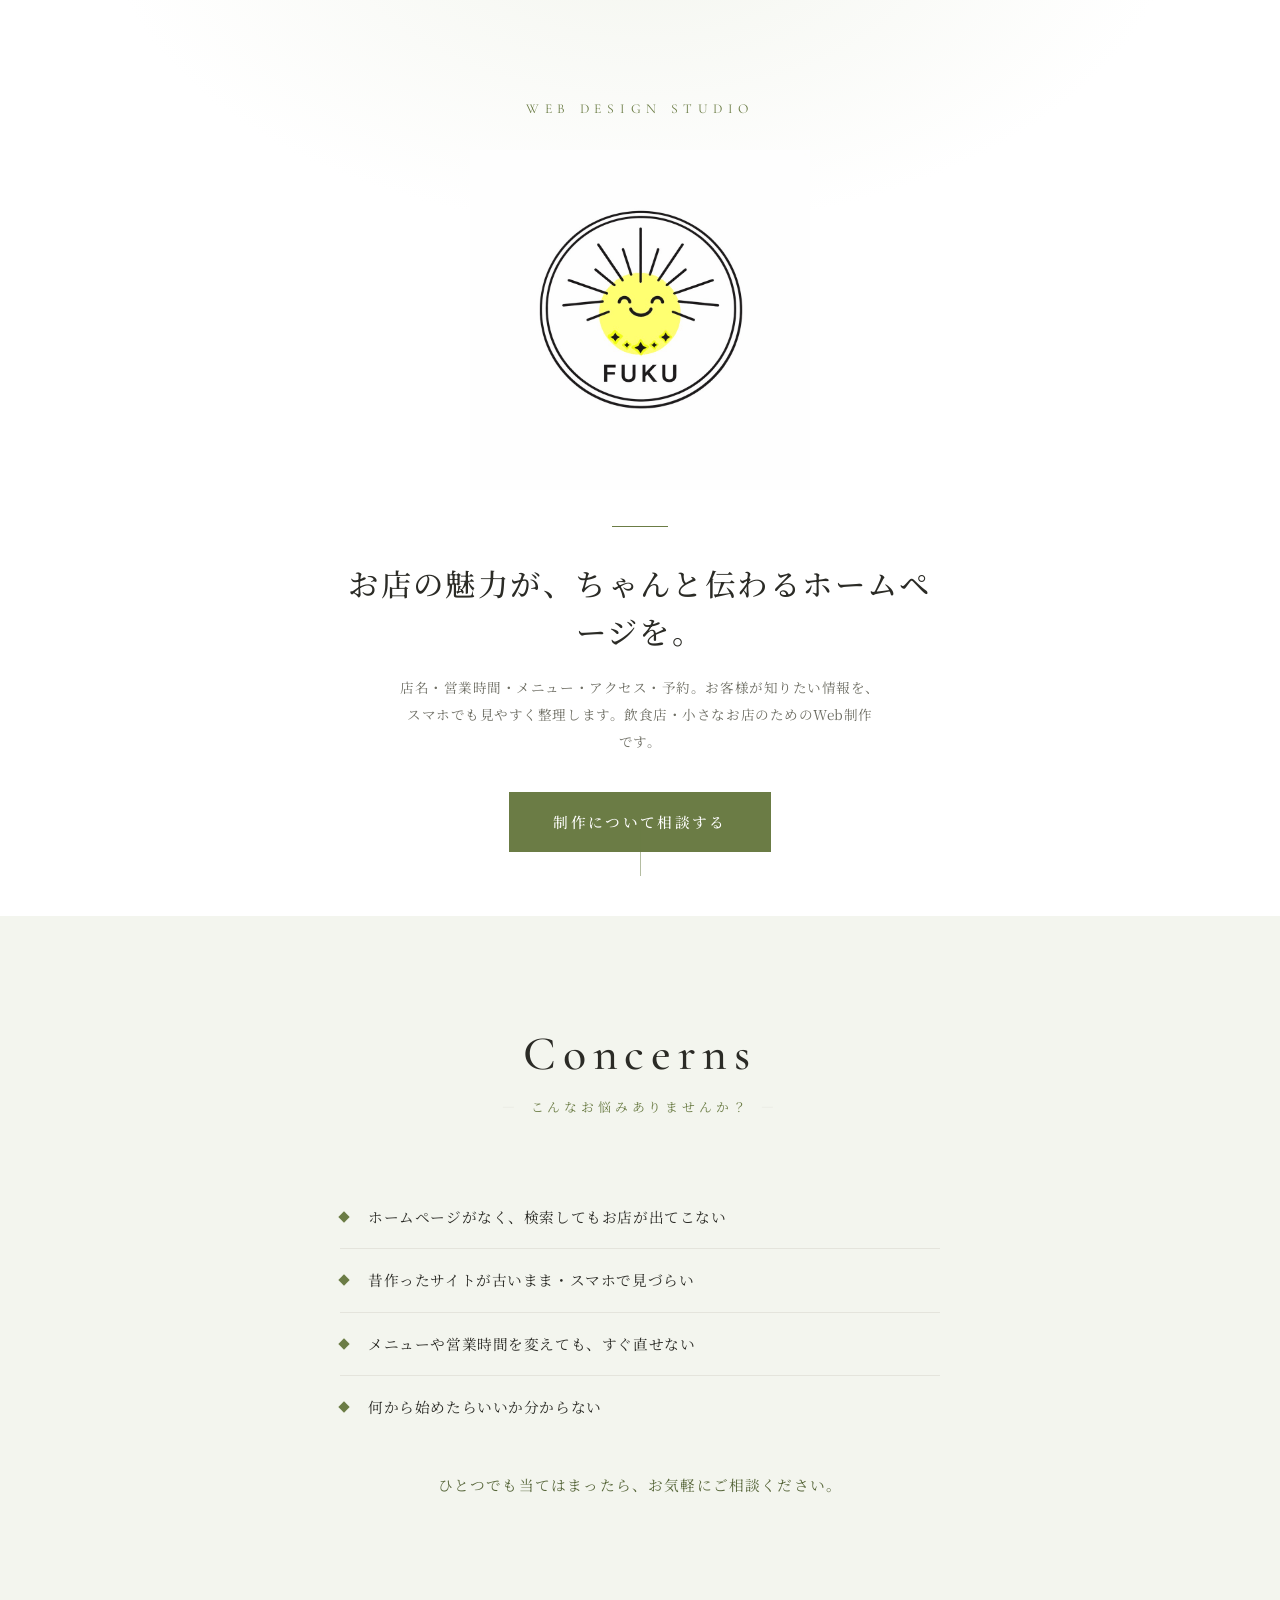
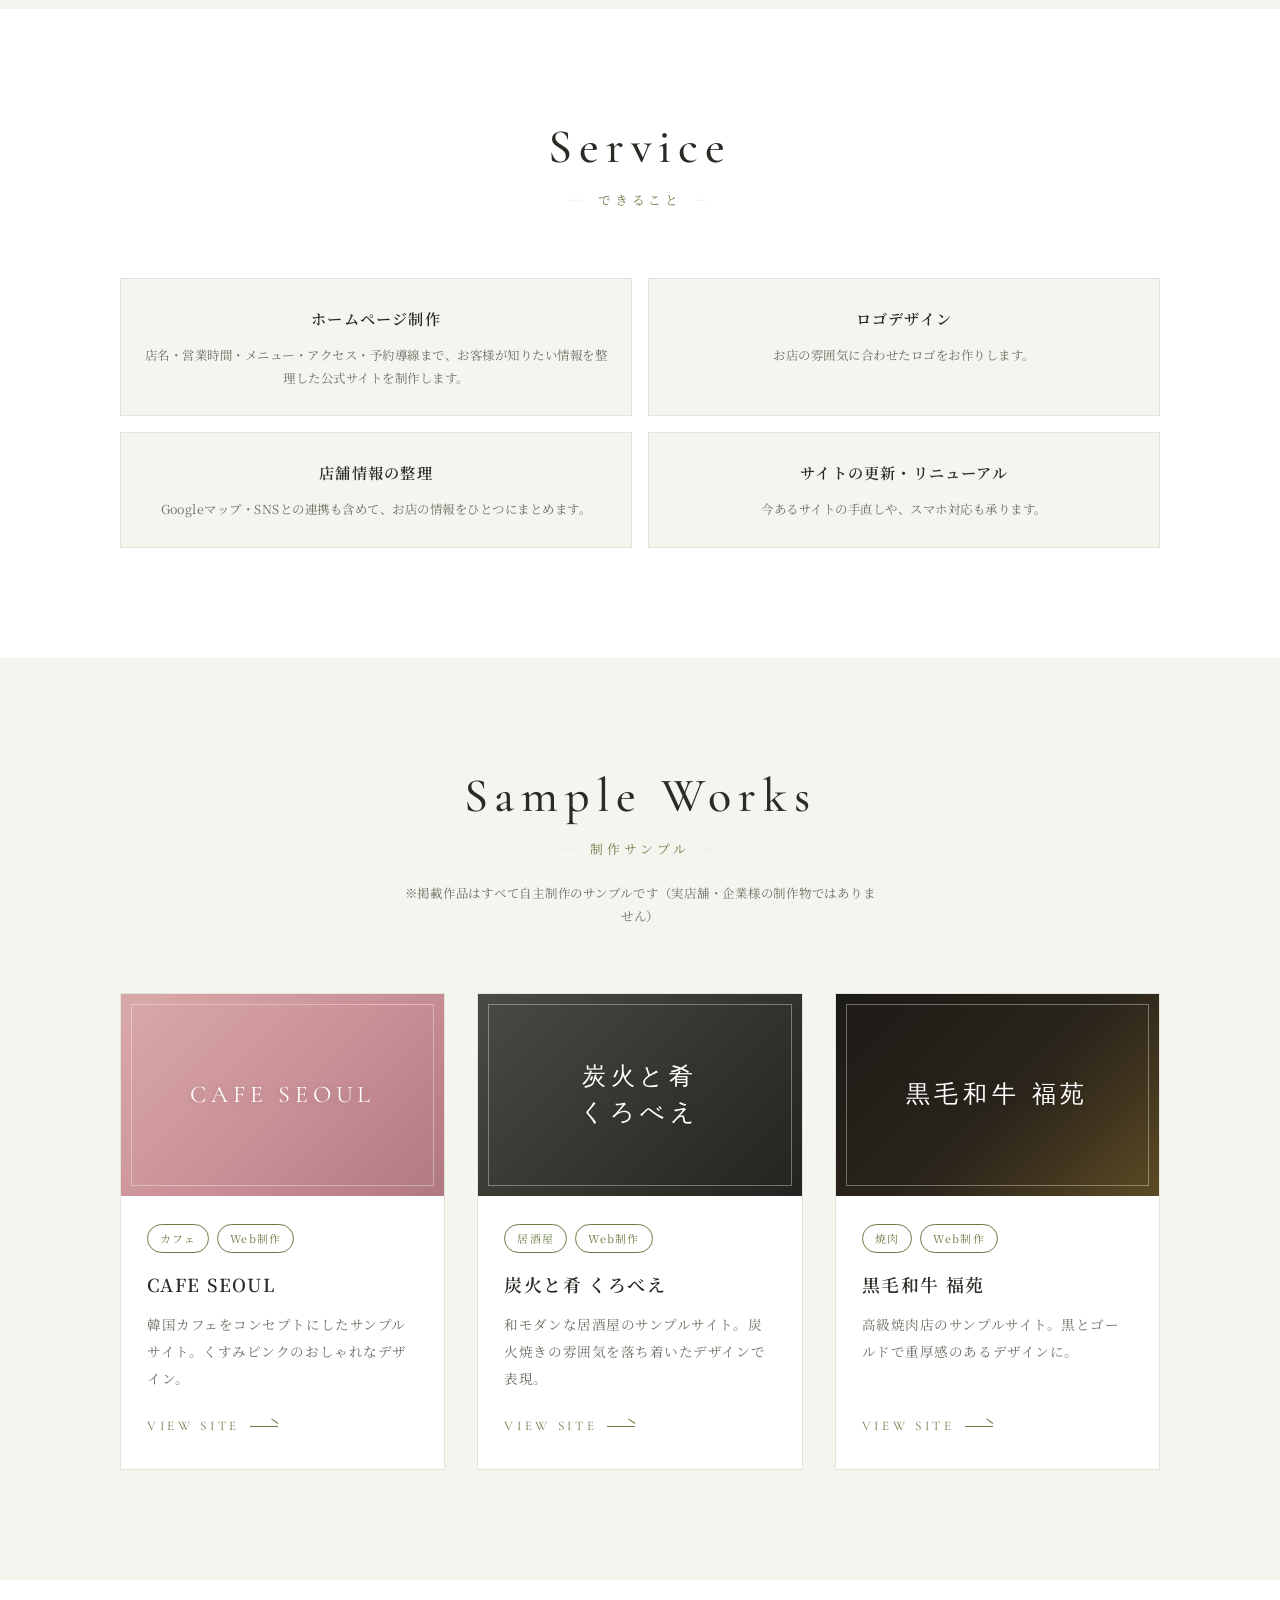
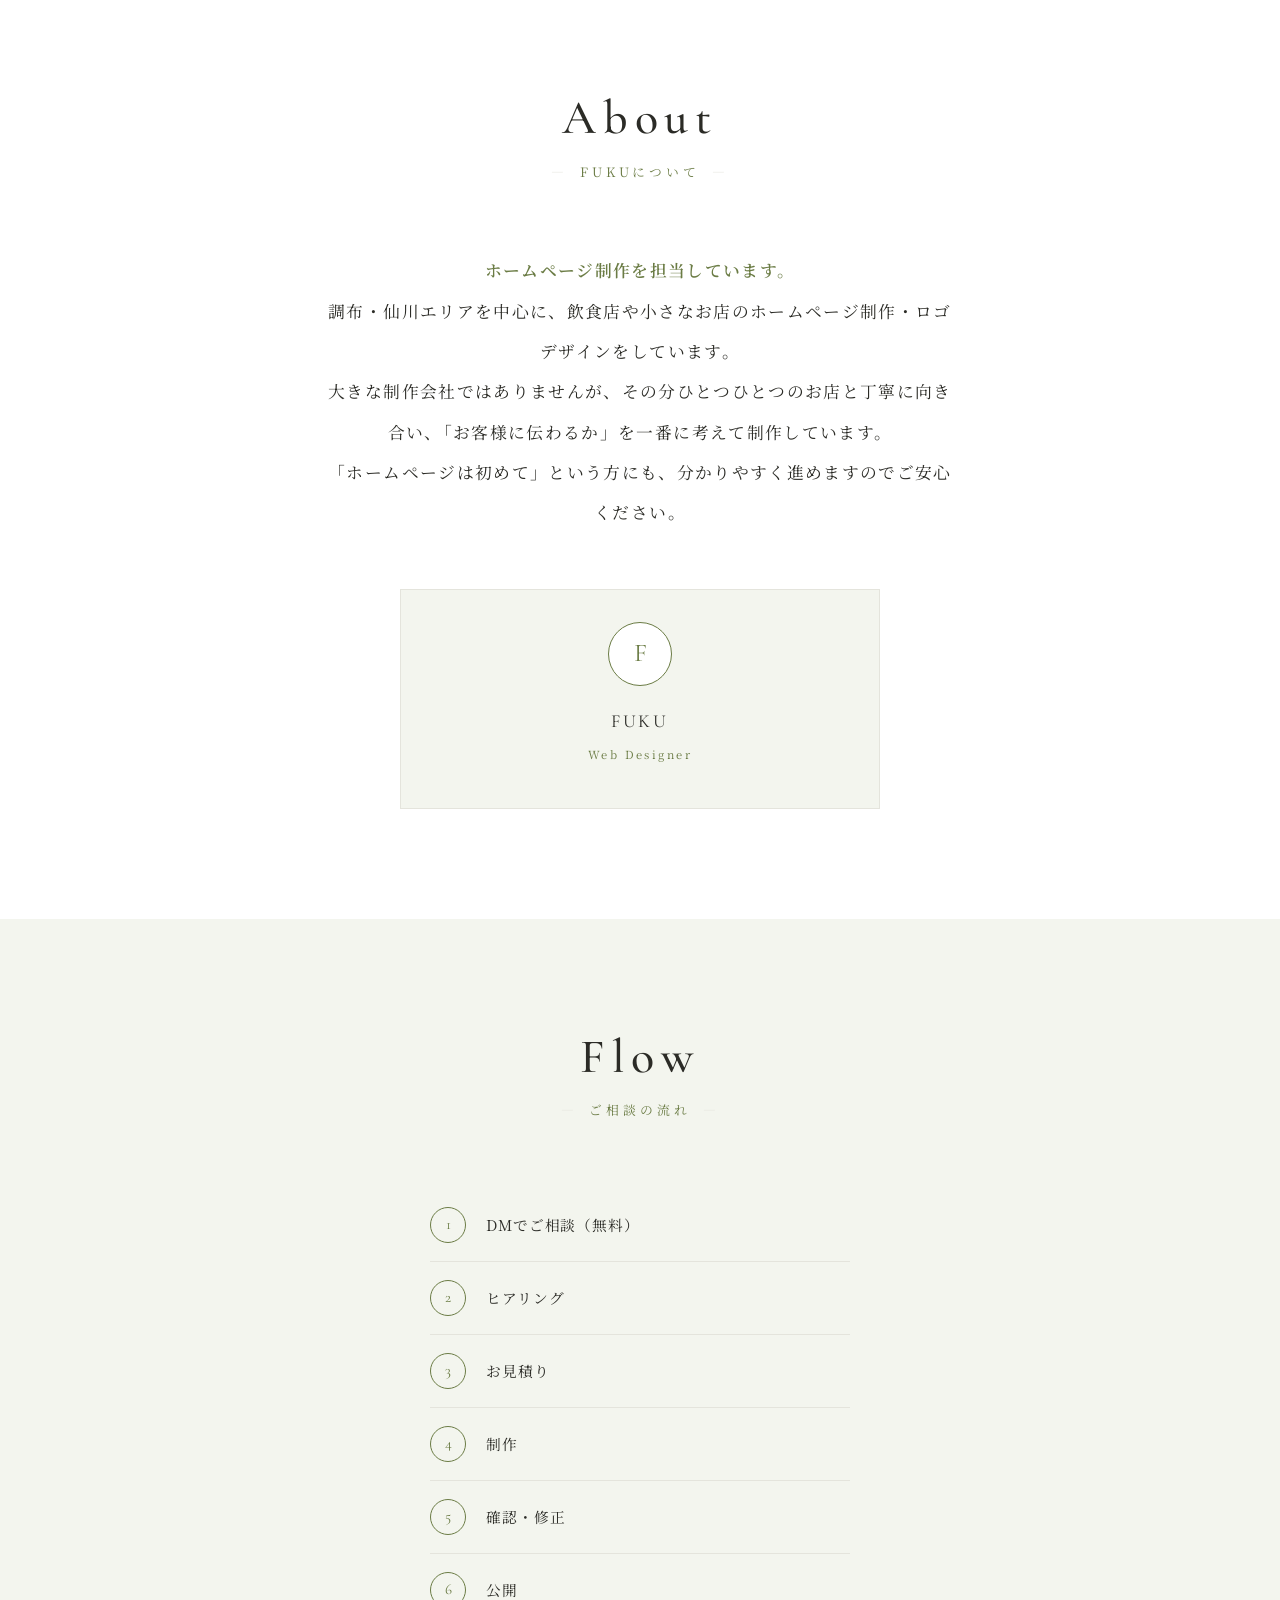
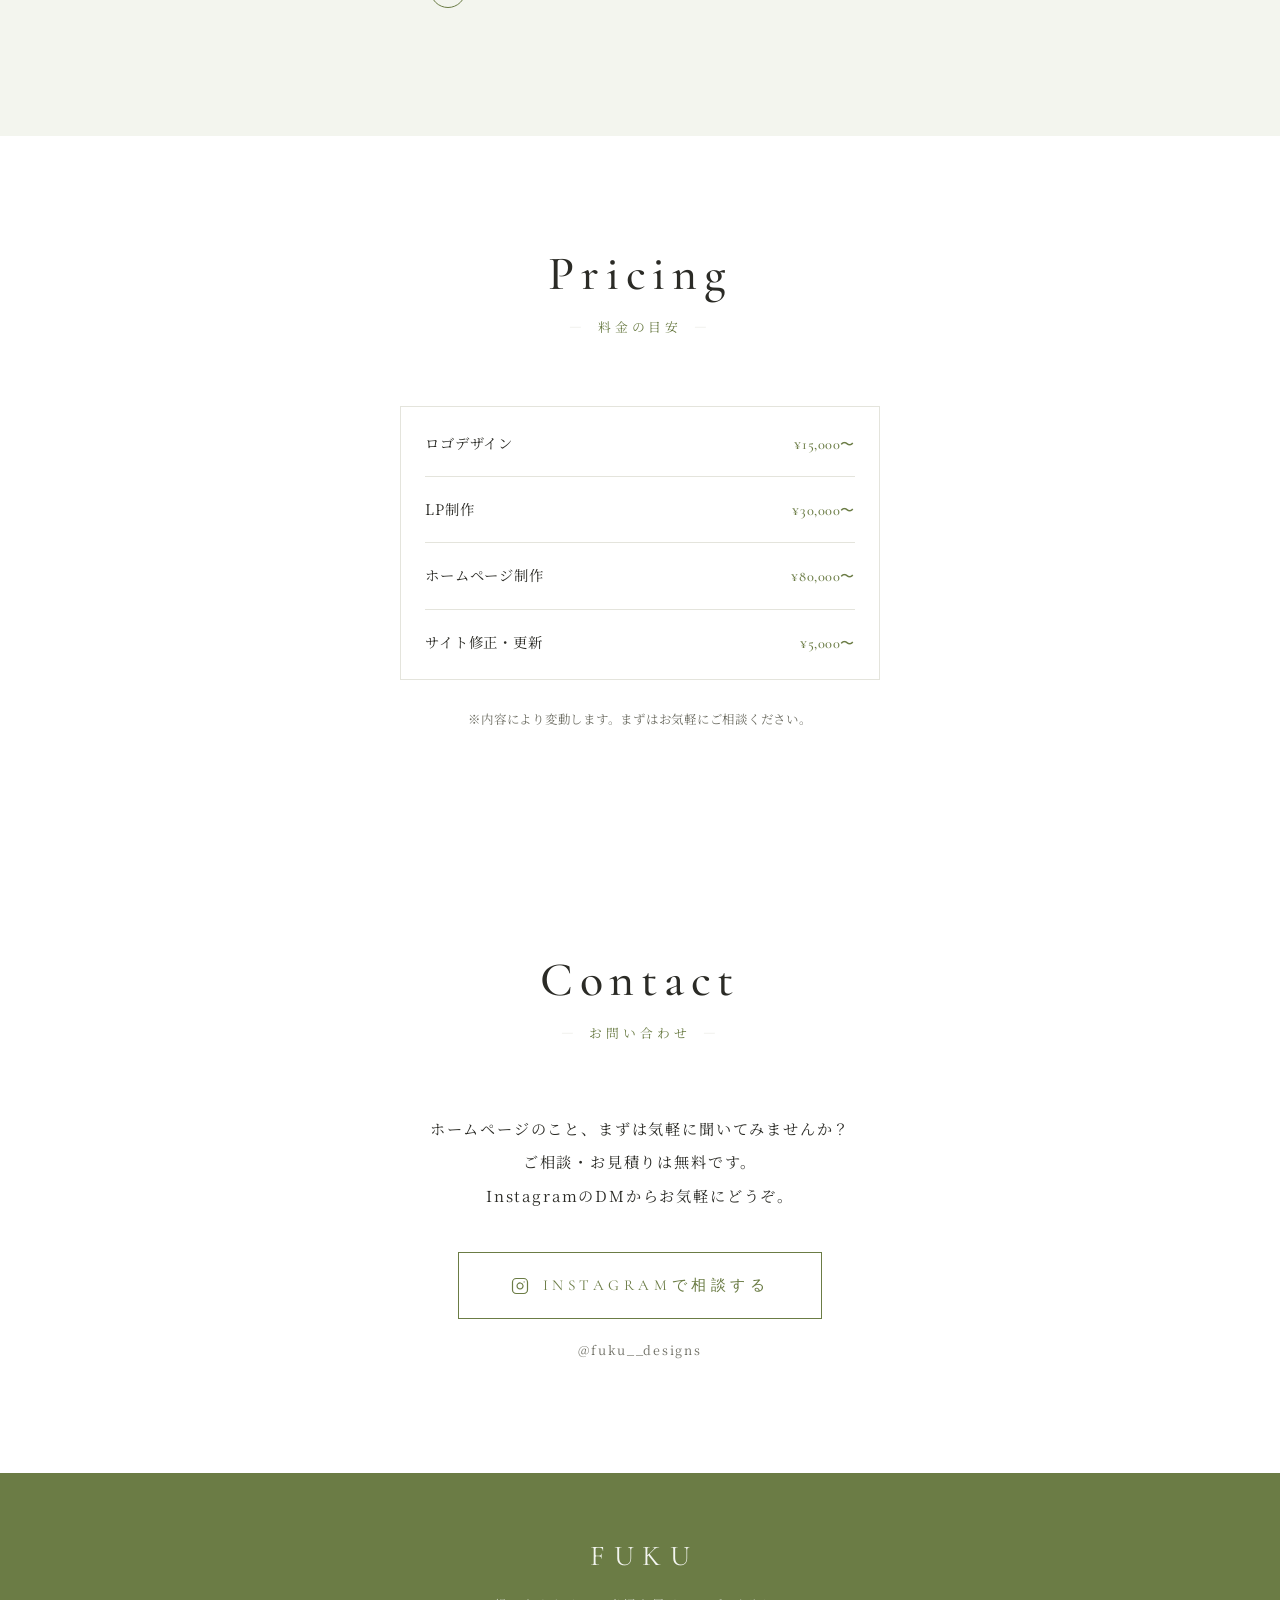
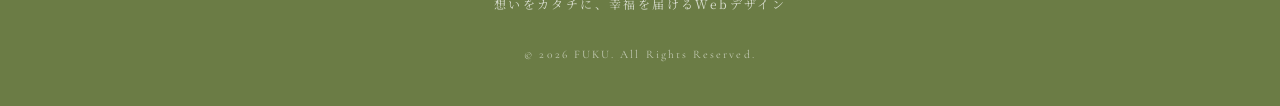
==== commit 00971944: "サービス紹介サイトへ改善" ====
--- a/index.html
+++ b/index.html
@@ -130,16 +130,20 @@
     }
 
     .hero-copy {
-      font-size: clamp(1rem, 2.6vw, 1.2rem);
-      letter-spacing: .22em;
-      font-weight: 400;
-      color: var(--ink);
+      font-size: clamp(1.3rem, 4.4vw, 1.9rem);
+      letter-spacing: .08em;
+      line-height: 1.6;
+      font-weight: 500;
+      color: var(--ink);
+      max-width: 600px;
     }
 
     .hero-sub {
-      margin-top: 14px;
-      font-size: .82rem;
-      letter-spacing: .14em;
+      margin: 18px auto 0;
+      max-width: 480px;
+      font-size: .85rem;
+      letter-spacing: .04em;
+      line-height: 2;
       color: var(--ink-soft);
     }
 
@@ -408,6 +412,85 @@
 
     .card:hover .card-link .arrow { width: 42px; }
 
+    /* ===== Concerns ===== */
+    .concerns { background: var(--green-pale); }
+
+    .concern-list {
+      list-style: none;
+      max-width: 600px;
+      margin: 0 auto;
+    }
+
+    .concern-list li {
+      position: relative;
+      padding: 18px 0 18px 28px;
+      border-bottom: 1px solid var(--line);
+      font-size: .92rem;
+      letter-spacing: .04em;
+      line-height: 1.8;
+      color: var(--ink);
+    }
+
+    .concern-list li:last-child { border-bottom: none; }
+
+    .concern-list li::before {
+      content: "";
+      position: absolute;
+      left: 0;
+      top: 27px;
+      width: 8px;
+      height: 8px;
+      background: var(--green);
+      transform: rotate(45deg);
+    }
+
+    .concern-note {
+      margin-top: 32px;
+      text-align: center;
+      font-size: .92rem;
+      letter-spacing: .08em;
+      color: var(--green-dark);
+    }
+
+    /* ===== Flow ===== */
+    .flow { background: var(--green-pale); }
+
+    .flow-list {
+      list-style: none;
+      max-width: 420px;
+      margin: 0 auto;
+    }
+
+    .flow-list li {
+      display: flex;
+      align-items: center;
+      gap: 20px;
+      padding: 18px 0;
+      border-bottom: 1px solid var(--line);
+    }
+
+    .flow-list li:last-child { border-bottom: none; }
+
+    .flow-num {
+      flex-shrink: 0;
+      width: 36px;
+      height: 36px;
+      border-radius: 50%;
+      border: 1px solid var(--green);
+      display: flex;
+      align-items: center;
+      justify-content: center;
+      font-family: var(--serif-en);
+      font-size: .95rem;
+      color: var(--green);
+    }
+
+    .flow-text {
+      font-size: .92rem;
+      letter-spacing: .06em;
+      color: var(--ink);
+    }
+
     /* ===== Services ===== */
     .services { background: var(--white); }
 
@@ -440,7 +523,7 @@
     }
 
     /* ===== Pricing ===== */
-    .pricing { background: var(--green-pale); }
+    .pricing { background: var(--white); }
 
     .price-list {
       list-style: none;
@@ -568,6 +651,7 @@
     /* ===== Responsive ===== */
     @media (max-width: 880px) {
       .works-grid { grid-template-columns: 1fr; max-width: 480px; margin: 0 auto; }
+      .service-grid { grid-template-columns: 1fr; max-width: 480px; margin: 0 auto; }
       section { padding: 80px 0; }
       .hero { min-height: 78vh; }
     }
@@ -580,32 +664,51 @@
     <p class="hero-eyebrow fade">Web Design Studio</p>
     <h1 class="fade delay-1"><img class="hero-logo-img" src="[data-uri]" alt="FUKU"></h1>
     <div class="hero-divider fade delay-2"></div>
-    <p class="hero-copy fade delay-2">想いをカタチに、福を届けるWebデザイン</p>
-    <p class="hero-sub fade delay-3">— Portfolio &amp; Sample Works —</p>
+    <h1 class="hero-copy fade delay-2">お店の魅力が、ちゃんと伝わるホームページを。</h1>
+    <p class="hero-sub fade delay-3">店名・営業時間・メニュー・アクセス・予約。お客様が知りたい情報を、スマホでも見やすく整理します。飲食店・小さなお店のためのWeb制作です。</p>
     <a href="#contact" class="hero-cta fade delay-3">制作について相談する</a>
   </header>
 
-  <!-- ===== About ===== -->
-  <section class="about" id="about">
+  <!-- ===== Concerns ===== -->
+  <section class="concerns" id="concerns">
     <div class="container">
       <div class="section-head fade">
-        <h2 class="section-title-en">About</h2>
-        <span class="section-title-jp">FUKUについて</span>
-      </div>
-      <p class="about-text fade delay-1">
-        <strong>Web制作 / ロゴデザイン</strong><br>
-        ▷Web制作でお店の魅力を、もっと多くの人へ🌿<br>
-        ▷ロゴからHPまでトータルサポート<br>
-        ▷お気軽にDMください📩
-      </p>
-      <div class="profile-card fade delay-2">
-        <div class="profile-avatar">F</div>
-        <div class="profile-info">
-          <p class="profile-name">FUKU<span>Web Designer</span></p>
-          <p class="profile-bio">
-            飲食店を中心に、Web制作・ロゴデザインを行っています。<br>
-            シンプルで、お店の魅力がまっすぐ伝わるデザインを大切にしています。
-          </p>
+        <h2 class="section-title-en">Concerns</h2>
+        <span class="section-title-jp">こんなお悩みありませんか？</span>
+      </div>
+      <ul class="concern-list fade delay-1">
+        <li>ホームページがなく、検索してもお店が出てこない</li>
+        <li>昔作ったサイトが古いまま・スマホで見づらい</li>
+        <li>メニューや営業時間を変えても、すぐ直せない</li>
+        <li>何から始めたらいいか分からない</li>
+      </ul>
+      <p class="concern-note fade delay-2">ひとつでも当てはまったら、お気軽にご相談ください。</p>
+    </div>
+  </section>
+
+  <!-- ===== Services ===== -->
+  <section class="services" id="services">
+    <div class="container">
+      <div class="section-head fade">
+        <h2 class="section-title-en">Service</h2>
+        <span class="section-title-jp">できること</span>
+      </div>
+      <div class="service-grid">
+        <div class="service-item fade delay-1">
+          <p class="service-title">ホームページ制作</p>
+          <p class="service-desc">店名・営業時間・メニュー・アクセス・予約導線まで、お客様が知りたい情報を整理した公式サイトを制作します。</p>
+        </div>
+        <div class="service-item fade delay-2">
+          <p class="service-title">ロゴデザイン</p>
+          <p class="service-desc">お店の雰囲気に合わせたロゴをお作りします。</p>
+        </div>
+        <div class="service-item fade delay-1">
+          <p class="service-title">店舗情報の整理</p>
+          <p class="service-desc">Googleマップ・SNSとの連携も含めて、お店の情報をひとつにまとめます。</p>
+        </div>
+        <div class="service-item fade delay-2">
+          <p class="service-title">サイトの更新・リニューアル</p>
+          <p class="service-desc">今あるサイトの手直しや、スマホ対応も承ります。</p>
         </div>
       </div>
     </div>
@@ -670,31 +773,43 @@
     </div>
   </section>
 
-  <!-- ===== Services ===== -->
-  <section class="services" id="services">
+  <!-- ===== About ===== -->
+  <section class="about" id="about">
     <div class="container">
       <div class="section-head fade">
-        <h2 class="section-title-en">Services</h2>
-        <span class="section-title-jp">対応可能な制作内容</span>
-      </div>
-      <div class="service-grid">
-        <div class="service-item fade delay-1">
-          <p class="service-title">ホームページ制作</p>
-          <p class="service-desc">飲食店・店舗のWebサイト</p>
+        <h2 class="section-title-en">About</h2>
+        <span class="section-title-jp">FUKUについて</span>
+      </div>
+      <p class="about-text fade delay-1">
+        <strong>ホームページ制作を担当しています。</strong><br>
+        調布・仙川エリアを中心に、飲食店や小さなお店のホームページ制作・ロゴデザインをしています。<br>
+        大きな制作会社ではありませんが、その分ひとつひとつのお店と丁寧に向き合い、「お客様に伝わるか」を一番に考えて制作しています。<br>
+        「ホームページは初めて」という方にも、分かりやすく進めますのでご安心ください。
+      </p>
+      <div class="profile-card fade delay-2">
+        <div class="profile-avatar">F</div>
+        <div class="profile-info">
+          <p class="profile-name">FUKU<span>Web Designer</span></p>
         </div>
-        <div class="service-item fade delay-2">
-          <p class="service-title">LP制作</p>
-          <p class="service-desc">商品・サービスの紹介ページ</p>
-        </div>
-        <div class="service-item fade delay-1">
-          <p class="service-title">ロゴデザイン</p>
-          <p class="service-desc">お店・ブランドのロゴ作成</p>
-        </div>
-        <div class="service-item fade delay-2">
-          <p class="service-title">サイト修正・更新</p>
-          <p class="service-desc">既存サイトのリニューアル</p>
-        </div>
-      </div>
+      </div>
+    </div>
+  </section>
+
+  <!-- ===== Flow ===== -->
+  <section class="flow" id="flow">
+    <div class="container">
+      <div class="section-head fade">
+        <h2 class="section-title-en">Flow</h2>
+        <span class="section-title-jp">ご相談の流れ</span>
+      </div>
+      <ol class="flow-list fade delay-1">
+        <li><span class="flow-num">1</span><span class="flow-text">DMでご相談（無料）</span></li>
+        <li><span class="flow-num">2</span><span class="flow-text">ヒアリング</span></li>
+        <li><span class="flow-num">3</span><span class="flow-text">お見積り</span></li>
+        <li><span class="flow-num">4</span><span class="flow-text">制作</span></li>
+        <li><span class="flow-num">5</span><span class="flow-text">確認・修正</span></li>
+        <li><span class="flow-num">6</span><span class="flow-text">公開</span></li>
+      </ol>
     </div>
   </section>
 
@@ -703,7 +818,7 @@
     <div class="container">
       <div class="section-head fade">
         <h2 class="section-title-en">Pricing</h2>
-        <span class="section-title-jp">料金目安</span>
+        <span class="section-title-jp">料金の目安</span>
       </div>
       <ul class="price-list fade delay-1">
         <li><span class="price-name">ロゴデザイン</span><span class="price-value">¥15,000〜</span></li>
@@ -711,7 +826,7 @@
         <li><span class="price-name">ホームページ制作</span><span class="price-value">¥80,000〜</span></li>
         <li><span class="price-name">サイト修正・更新</span><span class="price-value">¥5,000〜</span></li>
       </ul>
-      <p class="price-note fade delay-2">※ページ数や内容により変動します。詳細はお気軽にご相談ください。</p>
+      <p class="price-note fade delay-2">※内容により変動します。まずはお気軽にご相談ください。</p>
     </div>
   </section>
 
@@ -723,8 +838,9 @@
         <span class="section-title-jp">お問い合わせ</span>
       </div>
       <p class="contact-lead fade delay-1">
-        ホームページ制作のご相談・ご依頼は、<br>
-        Instagramよりお気軽にDMください。
+        ホームページのこと、まずは気軽に聞いてみませんか？<br>
+        ご相談・お見積りは無料です。<br>
+        InstagramのDMからお気軽にどうぞ。
       </p>
       <a class="insta-btn fade delay-2" href="https://www.instagram.com/fuku__designs" target="_blank" rel="noopener noreferrer">
         <svg viewBox="0 0 24 24" fill="none" stroke="currentColor" stroke-width="1.6" stroke-linecap="round" stroke-linejoin="round" aria-hidden="true">
@@ -732,7 +848,7 @@
           <path d="M16 11.37A4 4 0 1 1 12.63 8 4 4 0 0 1 16 11.37z"></path>
           <line x1="17.5" y1="6.5" x2="17.51" y2="6.5"></line>
         </svg>
-        Instagram
+        Instagramで相談する
       </a>
       <p class="contact-note fade delay-3">@fuku__designs</p>
     </div>
@@ -741,7 +857,7 @@
   <!-- ===== Footer ===== -->
   <footer>
     <p class="footer-logo">FUKU</p>
-    <p class="footer-tag">想いをカタチに、福を届けるWebデザイン</p>
+    <p class="footer-tag">想いをカタチに、幸福を届けるWebデザイン</p>
     <p class="footer-copy">&copy; 2026 FUKU. All Rights Reserved.</p>
   </footer>
 
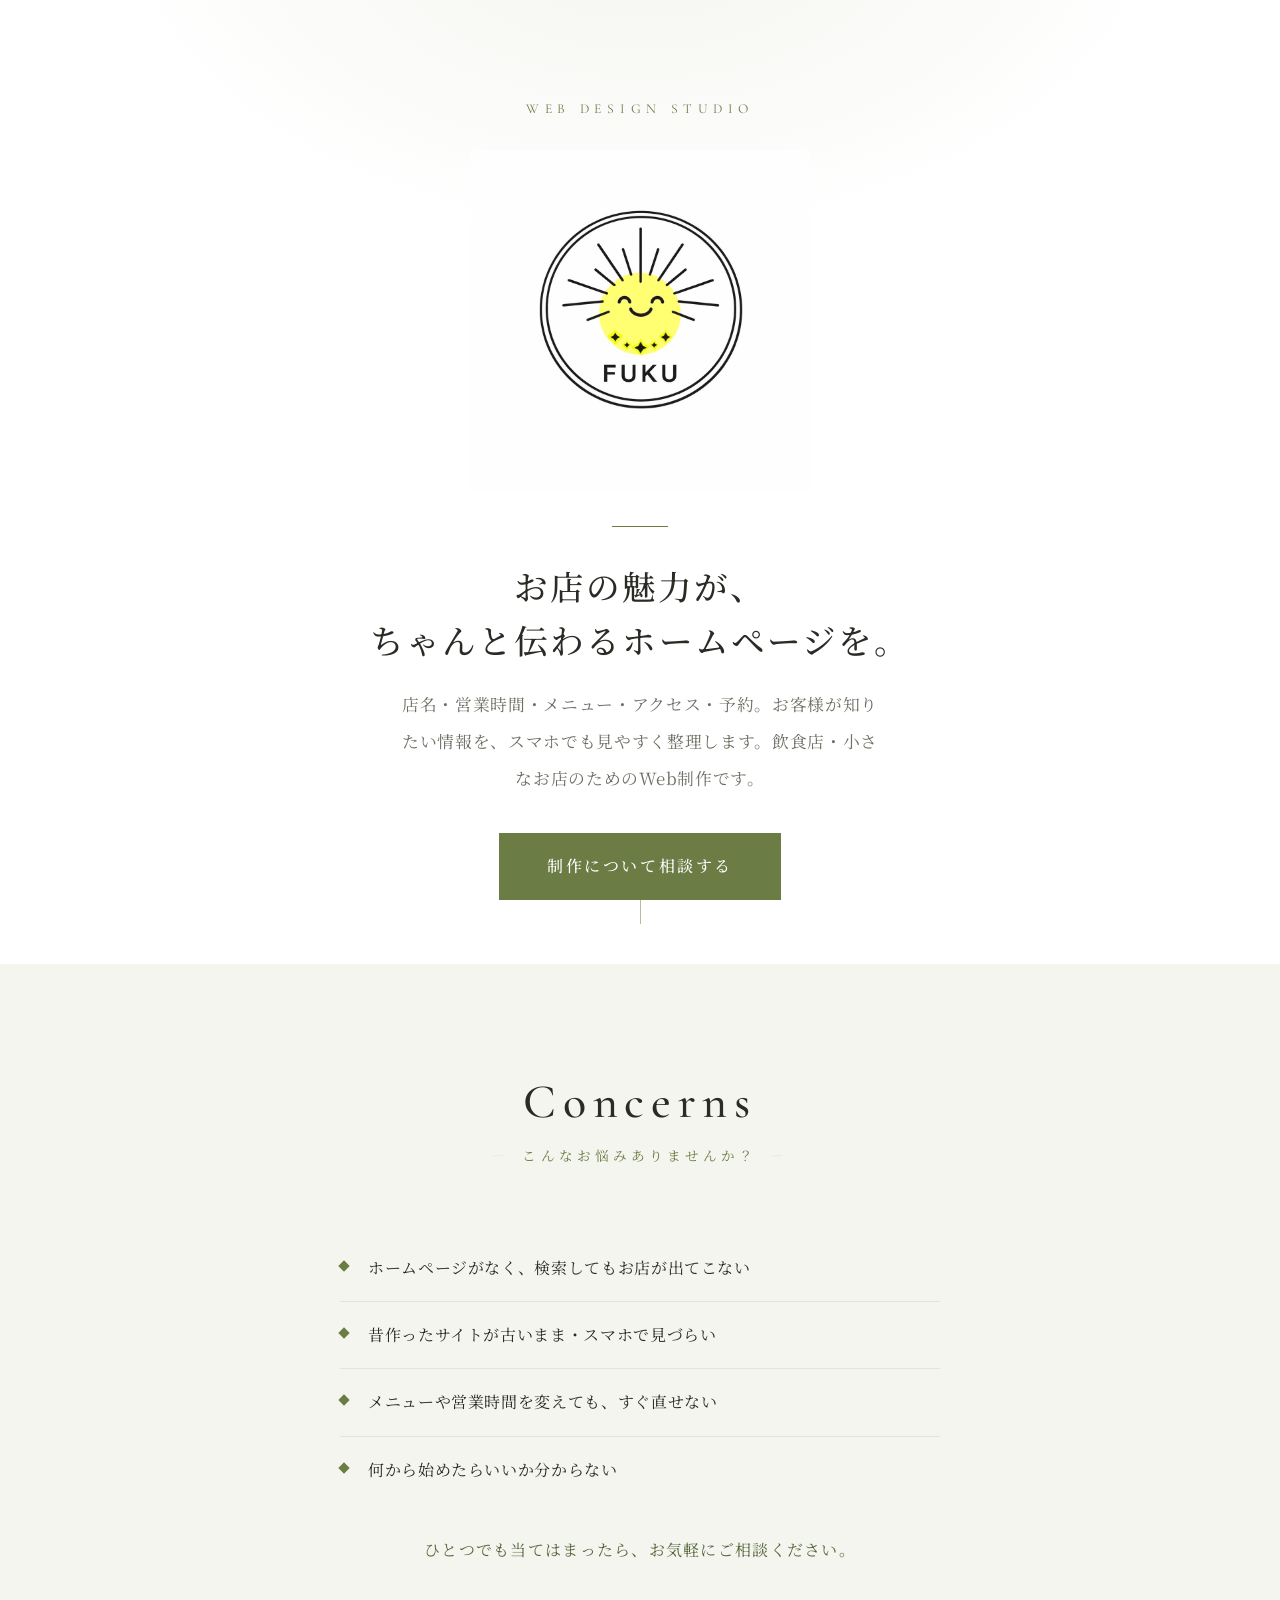
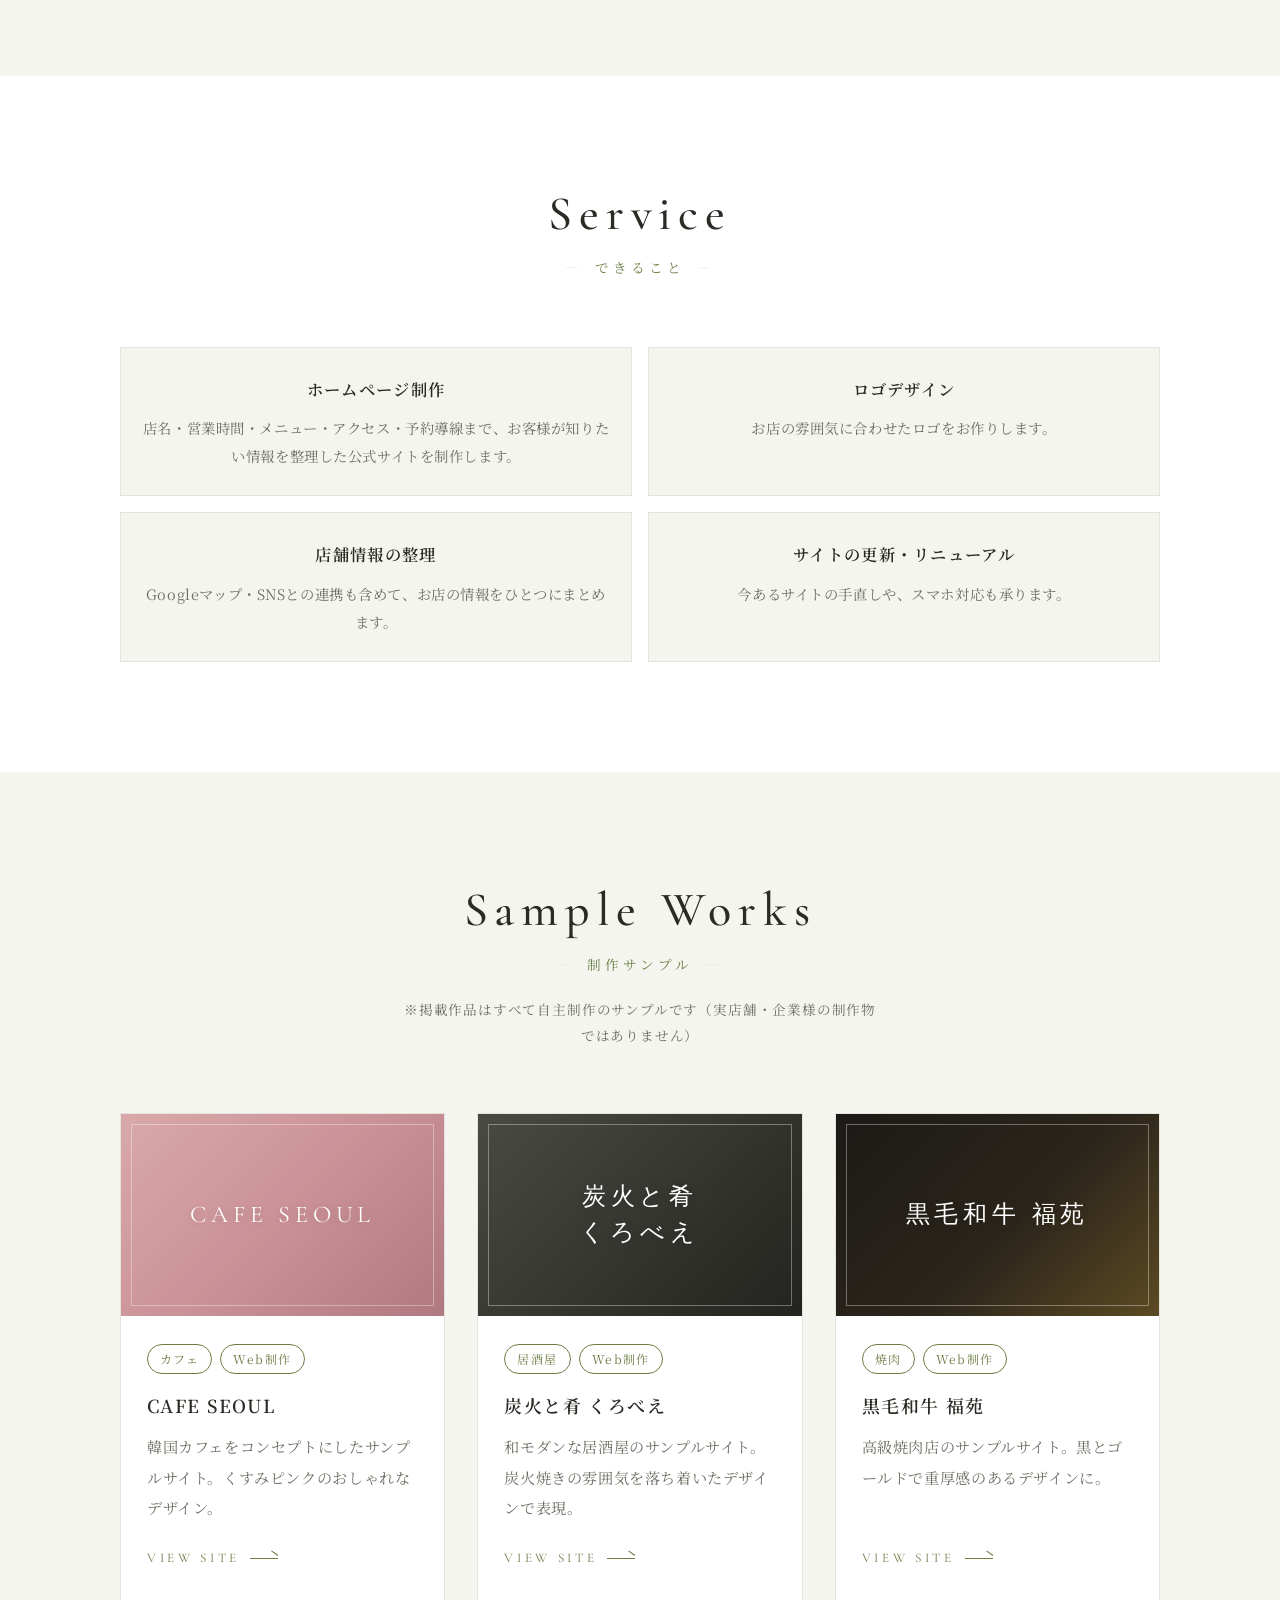
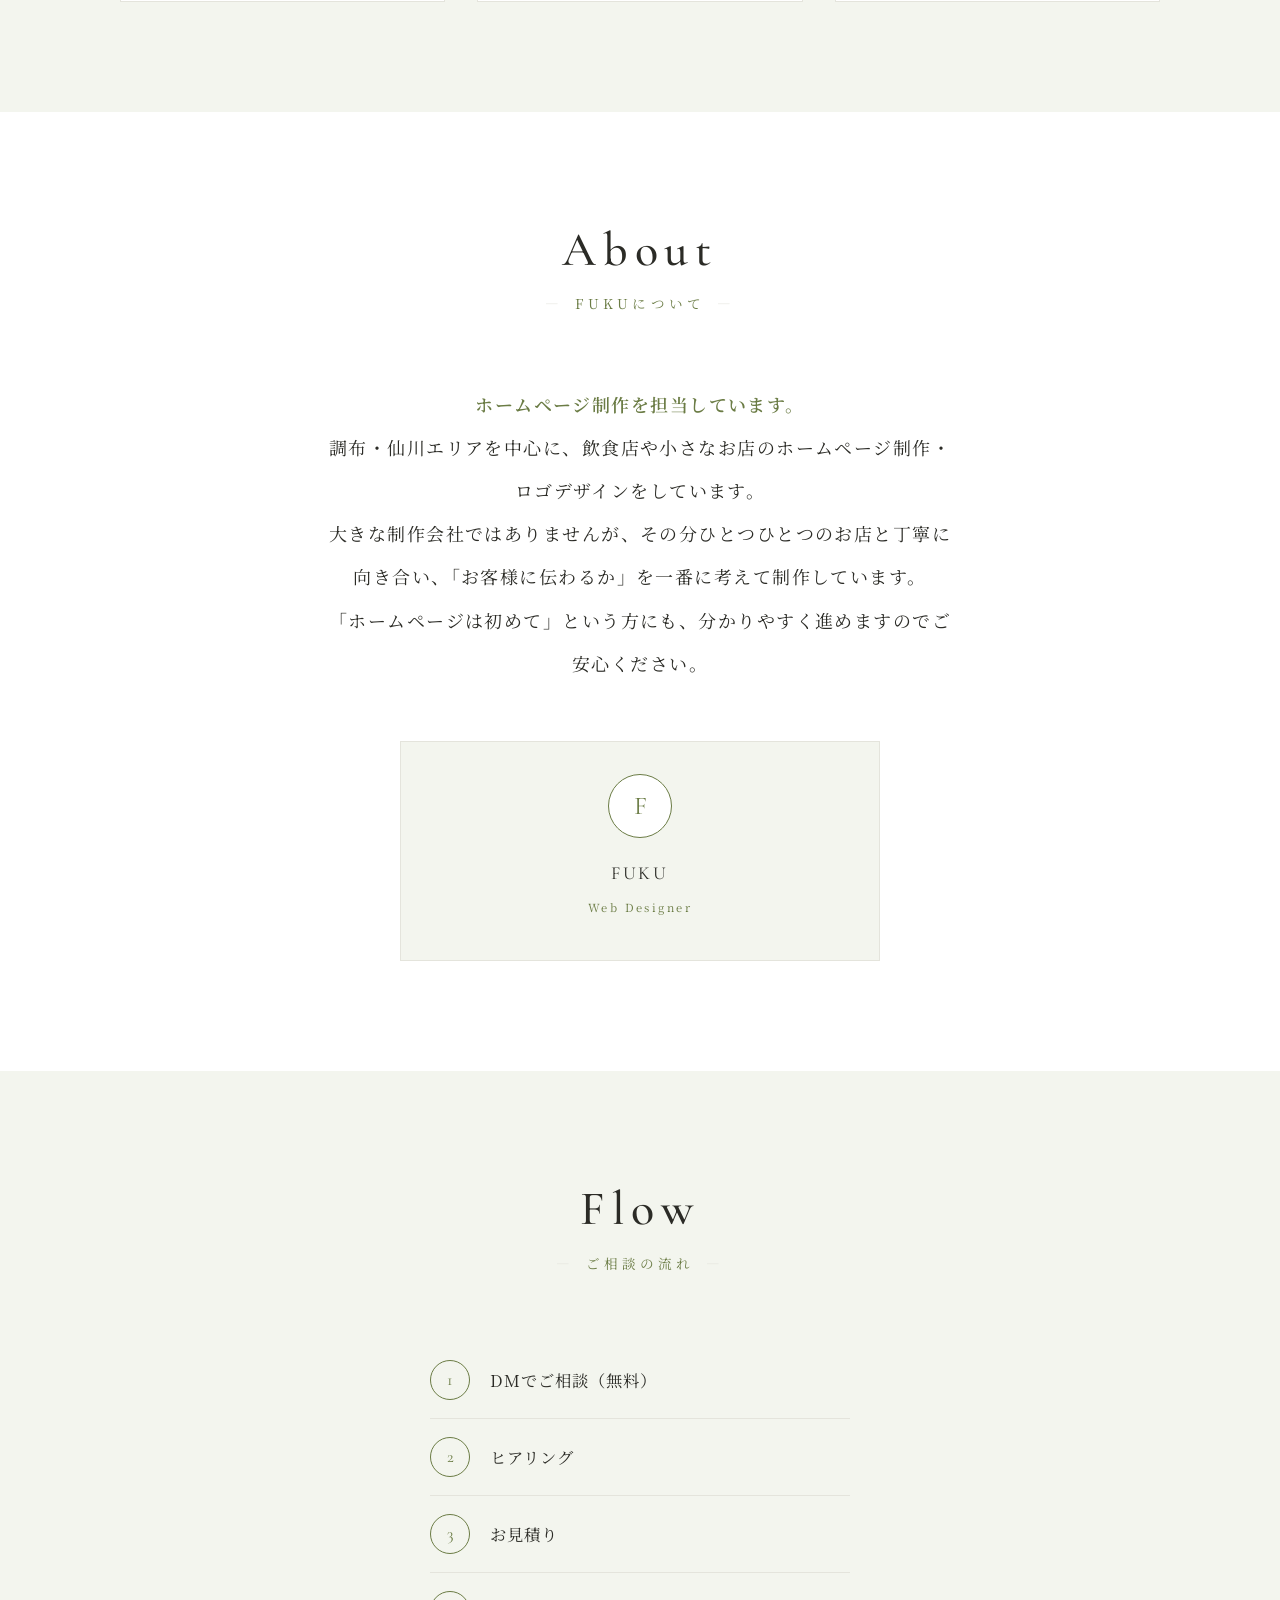
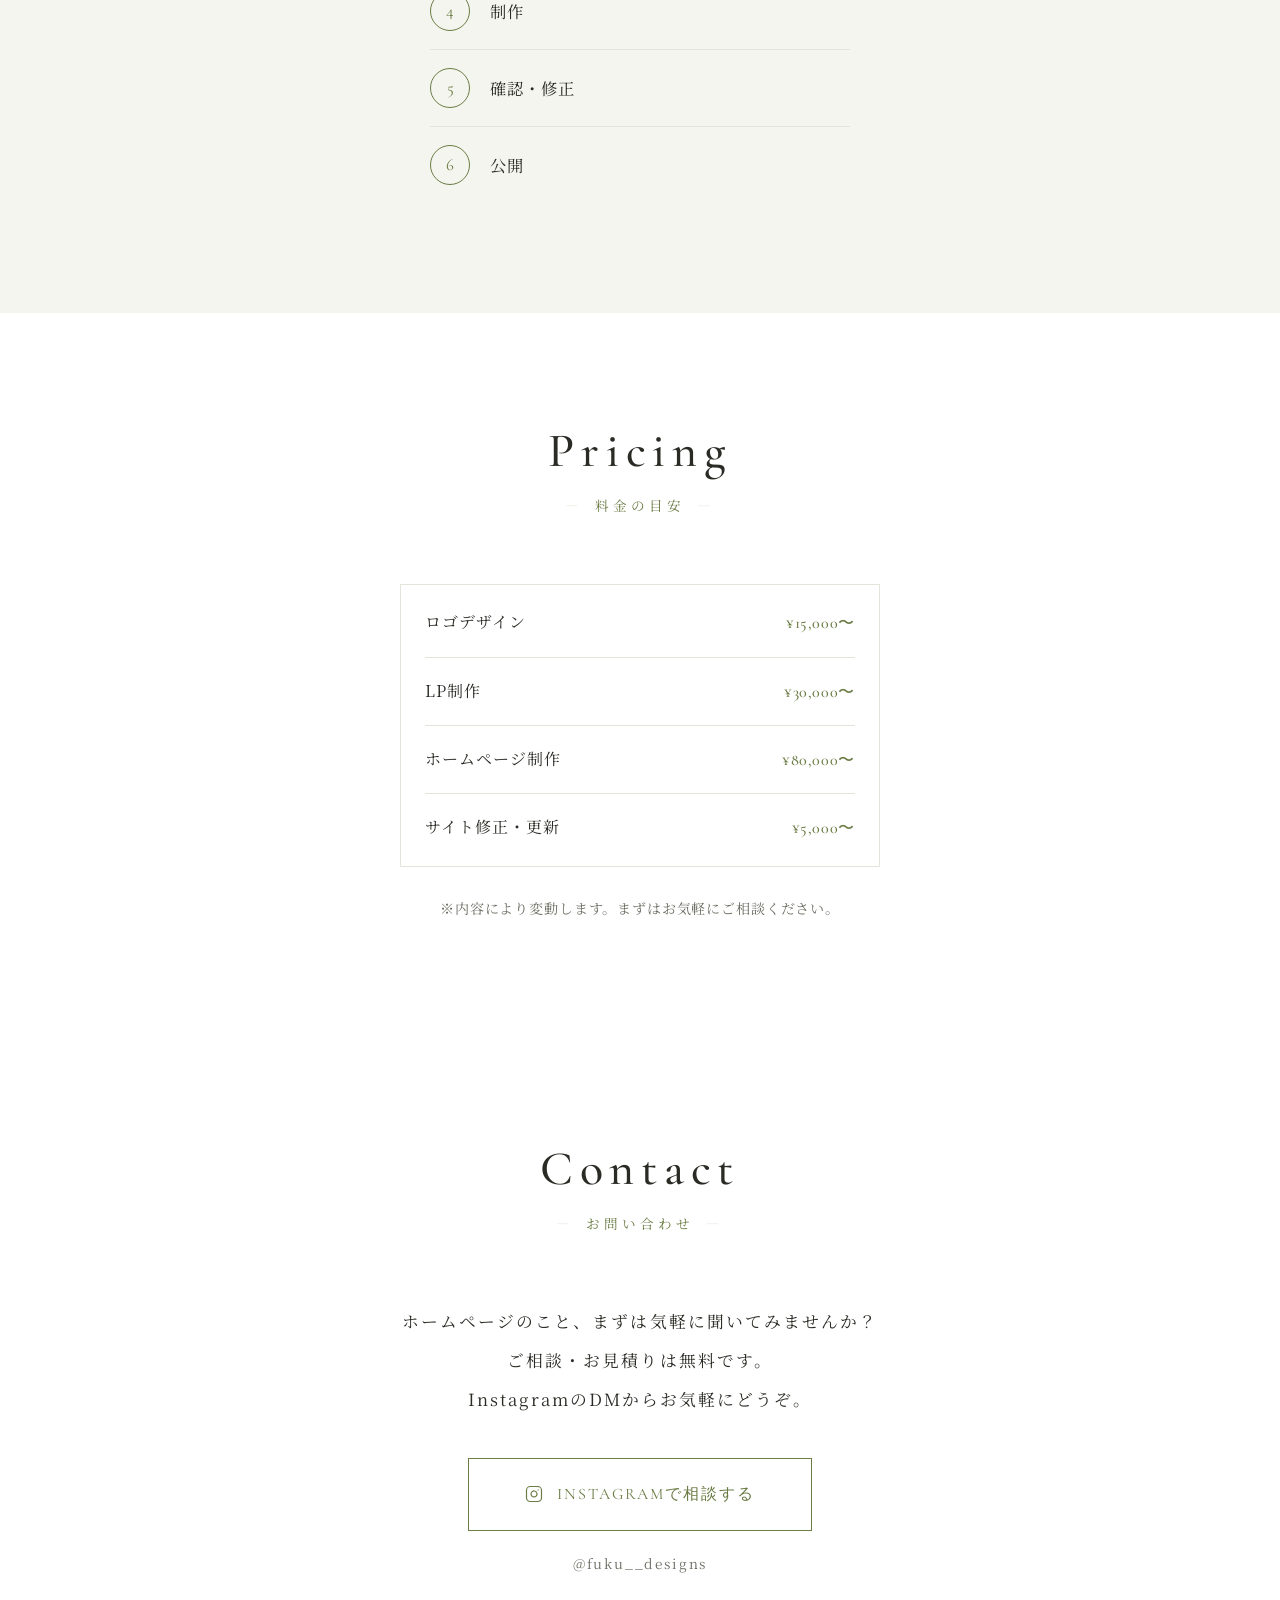
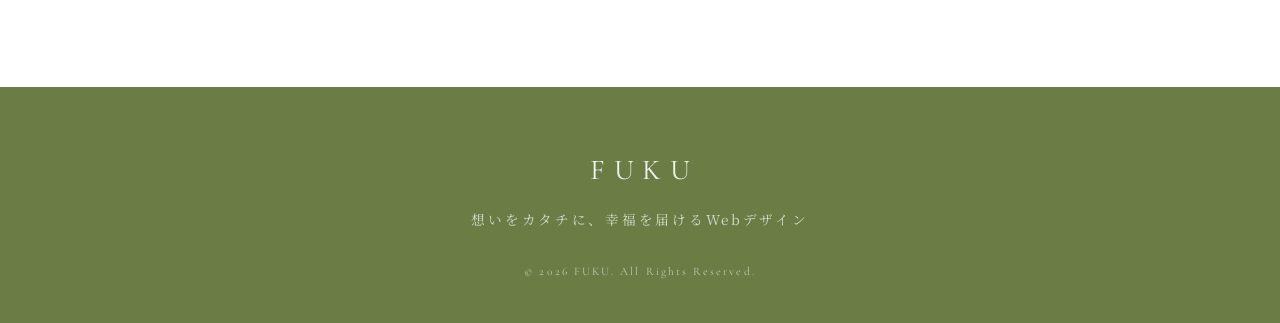
==== commit 96ad8919: "文字サイズ・行間・改行を調整して読みやすさを改善" ====
--- a/index.html
+++ b/index.html
@@ -130,8 +130,8 @@
     }
 
     .hero-copy {
-      font-size: clamp(1.3rem, 4.4vw, 1.9rem);
-      letter-spacing: .08em;
+      font-size: clamp(1.5rem, 5vw, 2.1rem);
+      letter-spacing: .06em;
       line-height: 1.6;
       font-weight: 500;
       color: var(--ink);
@@ -139,11 +139,11 @@
     }
 
     .hero-sub {
-      margin: 18px auto 0;
+      margin: 20px auto 0;
       max-width: 480px;
-      font-size: .85rem;
+      font-size: 1.05rem;
       letter-spacing: .04em;
-      line-height: 2;
+      line-height: 2.2;
       color: var(--ink-soft);
     }
 
@@ -151,11 +151,11 @@
       display: inline-flex;
       align-items: center;
       margin-top: 36px;
-      padding: 16px 44px;
+      padding: 18px 48px;
       background: var(--green);
       color: var(--white);
       text-decoration: none;
-      font-size: .92rem;
+      font-size: 1rem;
       letter-spacing: .16em;
       font-weight: 500;
       transition: background .35s ease, transform .35s ease, box-shadow .35s ease;
@@ -187,7 +187,7 @@
     .section-title-jp {
       display: inline-block;
       margin-top: 12px;
-      font-size: .8rem;
+      font-size: .85rem;
       letter-spacing: .3em;
       color: var(--green);
     }
@@ -206,7 +206,7 @@
       max-width: 640px;
       margin: 0 auto;
       text-align: center;
-      font-size: clamp(.95rem, 2.4vw, 1.05rem);
+      font-size: clamp(1rem, 2.6vw, 1.125rem);
       letter-spacing: .08em;
       line-height: 2.4;
       color: var(--ink);
@@ -278,7 +278,7 @@
       margin-left: auto;
       margin-right: auto;
       max-width: 480px;
-      font-size: .78rem;
+      font-size: .85rem;
       letter-spacing: .06em;
       line-height: 1.9;
       color: var(--ink-soft);
@@ -352,7 +352,7 @@
     }
 
     .tag {
-      font-size: .68rem;
+      font-size: .75rem;
       letter-spacing: .12em;
       color: var(--green);
       border: 1px solid var(--green);
@@ -370,7 +370,7 @@
     }
 
     .card-desc {
-      font-size: .85rem;
+      font-size: .95rem;
       line-height: 2;
       letter-spacing: .04em;
       color: var(--ink-soft);
@@ -425,9 +425,9 @@
       position: relative;
       padding: 18px 0 18px 28px;
       border-bottom: 1px solid var(--line);
-      font-size: .92rem;
+      font-size: 1rem;
       letter-spacing: .04em;
-      line-height: 1.8;
+      line-height: 1.9;
       color: var(--ink);
     }
 
@@ -447,7 +447,7 @@
     .concern-note {
       margin-top: 32px;
       text-align: center;
-      font-size: .92rem;
+      font-size: 1rem;
       letter-spacing: .08em;
       color: var(--green-dark);
     }
@@ -473,20 +473,20 @@
 
     .flow-num {
       flex-shrink: 0;
-      width: 36px;
-      height: 36px;
+      width: 40px;
+      height: 40px;
       border-radius: 50%;
       border: 1px solid var(--green);
       display: flex;
       align-items: center;
       justify-content: center;
       font-family: var(--serif-en);
-      font-size: .95rem;
+      font-size: 1.05rem;
       color: var(--green);
     }
 
     .flow-text {
-      font-size: .92rem;
+      font-size: 1.02rem;
       letter-spacing: .06em;
       color: var(--ink);
     }
@@ -508,7 +508,7 @@
     }
 
     .service-title {
-      font-size: .95rem;
+      font-size: 1.02rem;
       font-weight: 600;
       letter-spacing: .08em;
       color: var(--ink);
@@ -516,9 +516,9 @@
     }
 
     .service-desc {
-      font-size: .78rem;
+      font-size: .9rem;
       letter-spacing: .04em;
-      line-height: 1.8;
+      line-height: 1.9;
       color: var(--ink-soft);
     }
 
@@ -542,7 +542,7 @@
       gap: 8px;
       padding: 18px 0;
       border-bottom: 1px solid var(--line);
-      font-size: .9rem;
+      font-size: 1rem;
       letter-spacing: .06em;
     }
 
@@ -560,7 +560,7 @@
     .price-note {
       margin-top: 28px;
       text-align: center;
-      font-size: .78rem;
+      font-size: .88rem;
       letter-spacing: .06em;
       line-height: 1.9;
       color: var(--ink-soft);
@@ -570,24 +570,24 @@
     .contact { background: var(--white); text-align: center; }
 
     .contact-lead {
-      font-size: .95rem;
+      font-size: 1.05rem;
       letter-spacing: .12em;
       color: var(--ink);
       margin-bottom: 40px;
-      line-height: 2.2;
+      line-height: 2.3;
     }
 
     .insta-btn {
       display: inline-flex;
       align-items: center;
       gap: 14px;
-      padding: 18px 52px;
+      padding: 20px 56px;
       border: 1px solid var(--green);
       color: var(--green);
       text-decoration: none;
       font-family: var(--serif-en);
-      font-size: .95rem;
-      letter-spacing: .3em;
+      font-size: 1rem;
+      letter-spacing: .12em;
       text-transform: uppercase;
       position: relative;
       overflow: hidden;
@@ -613,7 +613,7 @@
 
     .contact-note {
       margin-top: 20px;
-      font-size: .78rem;
+      font-size: .85rem;
       letter-spacing: .14em;
       color: var(--ink-soft);
     }
@@ -635,7 +635,7 @@
     }
 
     .footer-tag {
-      font-size: .75rem;
+      font-size: .85rem;
       letter-spacing: .2em;
       opacity: .8;
       margin-bottom: 28px;
@@ -664,7 +664,7 @@
     <p class="hero-eyebrow fade">Web Design Studio</p>
     <h1 class="fade delay-1"><img class="hero-logo-img" src="[data-uri]" alt="FUKU"></h1>
     <div class="hero-divider fade delay-2"></div>
-    <h1 class="hero-copy fade delay-2">お店の魅力が、ちゃんと伝わるホームページを。</h1>
+    <h1 class="hero-copy fade delay-2">お店の魅力が、<br>ちゃんと伝わるホームページを。</h1>
     <p class="hero-sub fade delay-3">店名・営業時間・メニュー・アクセス・予約。お客様が知りたい情報を、スマホでも見やすく整理します。飲食店・小さなお店のためのWeb制作です。</p>
     <a href="#contact" class="hero-cta fade delay-3">制作について相談する</a>
   </header>
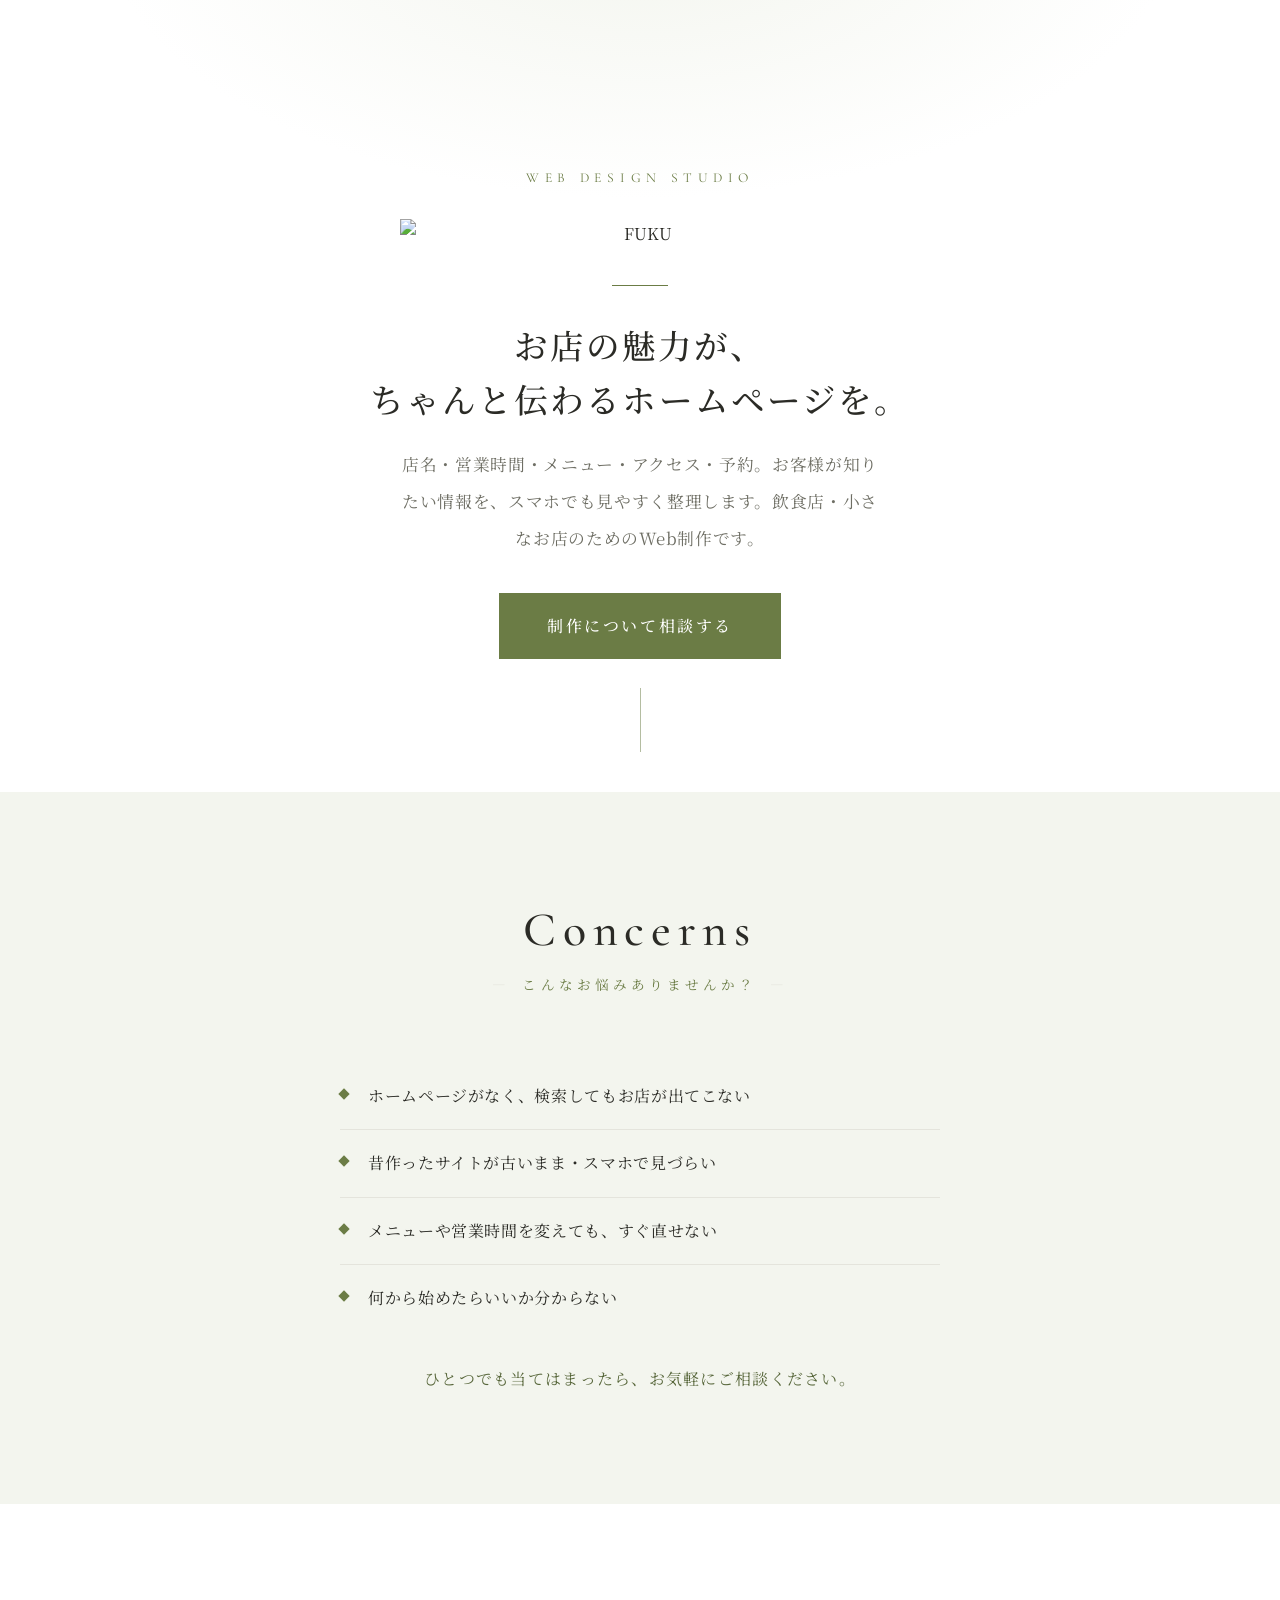
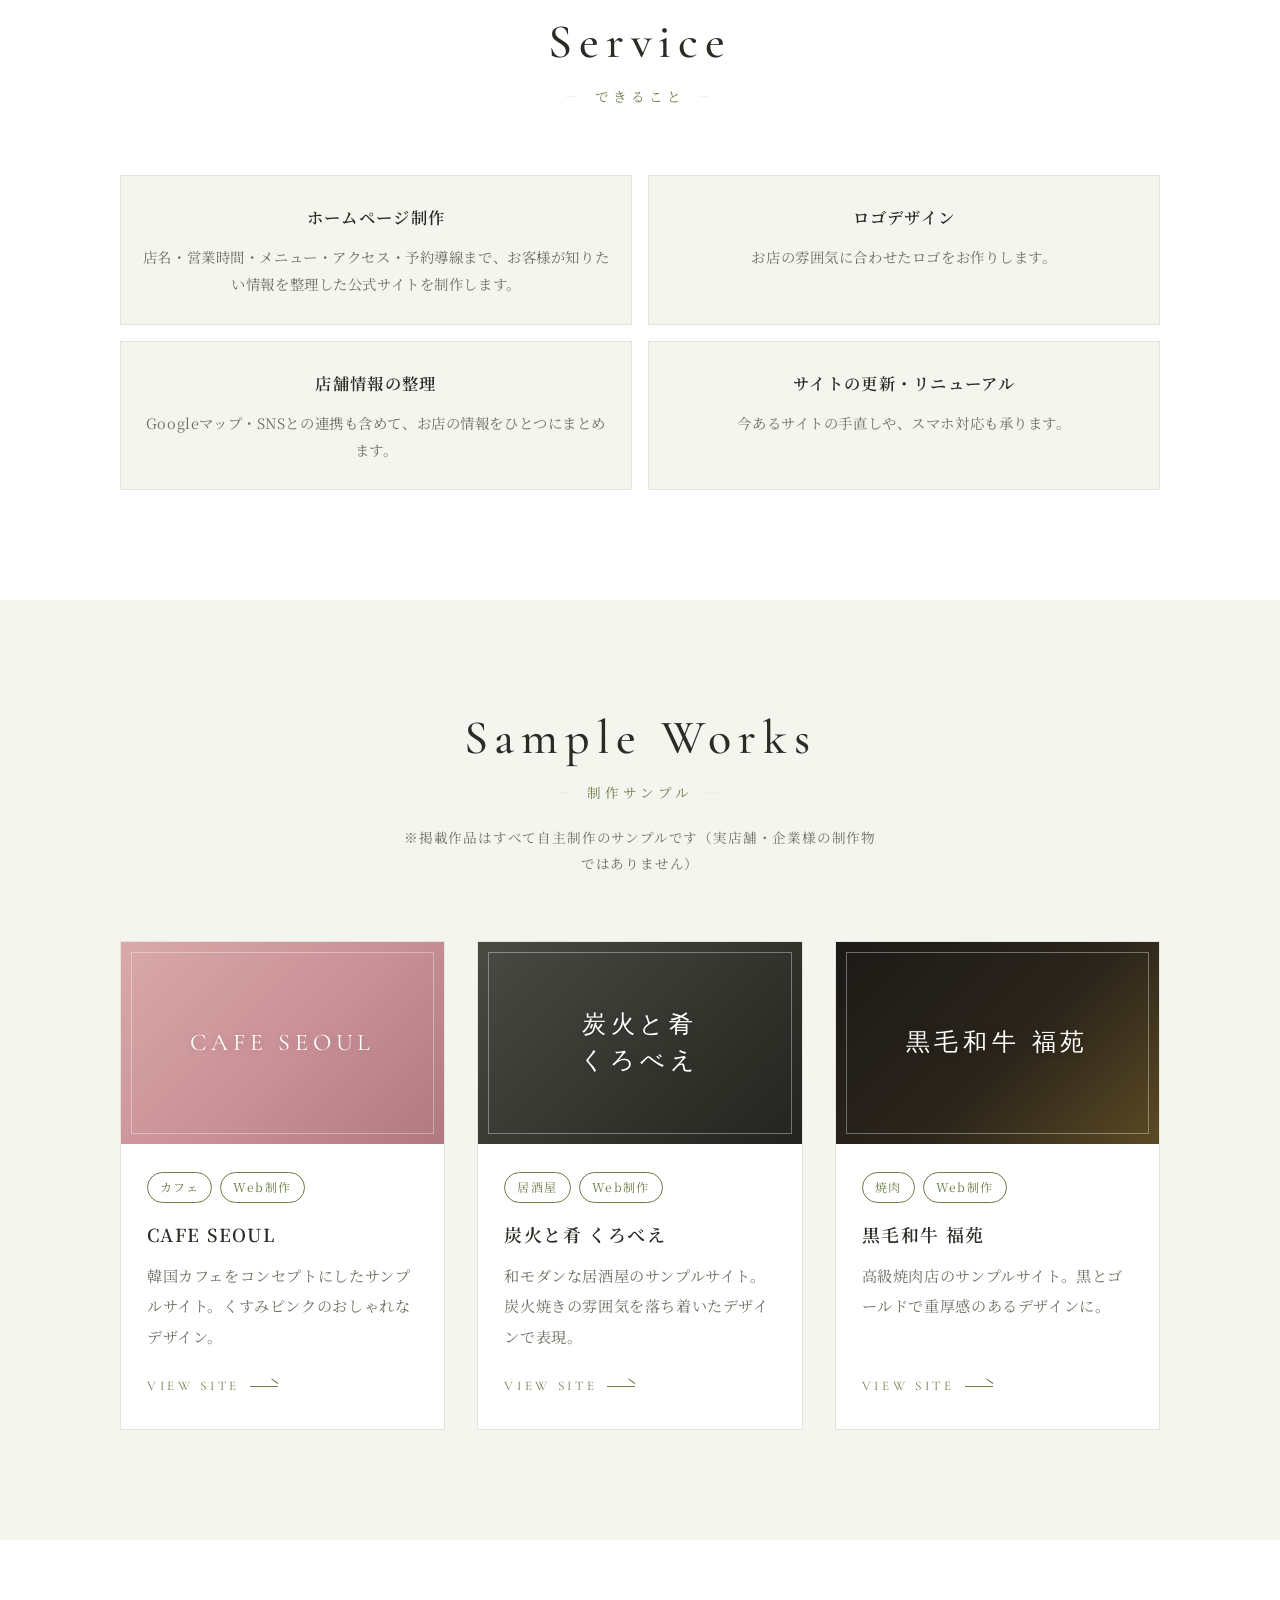
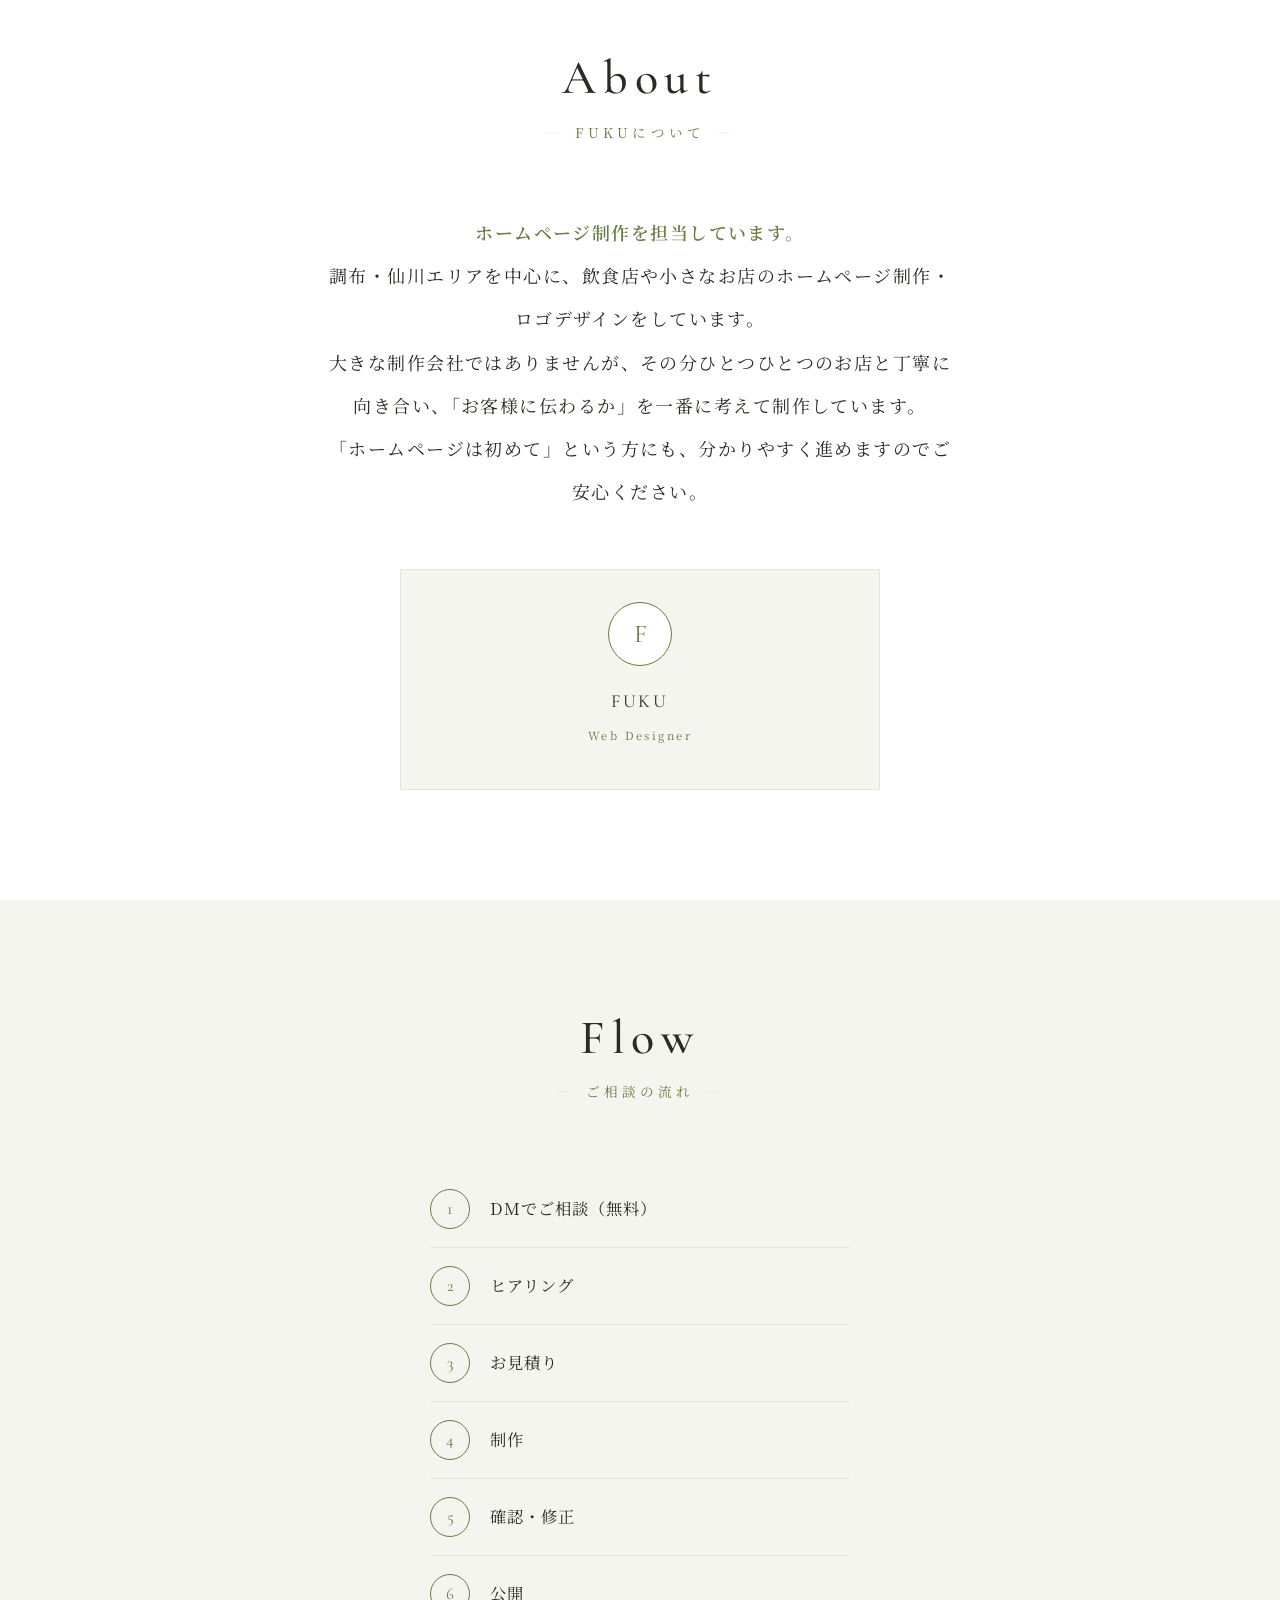
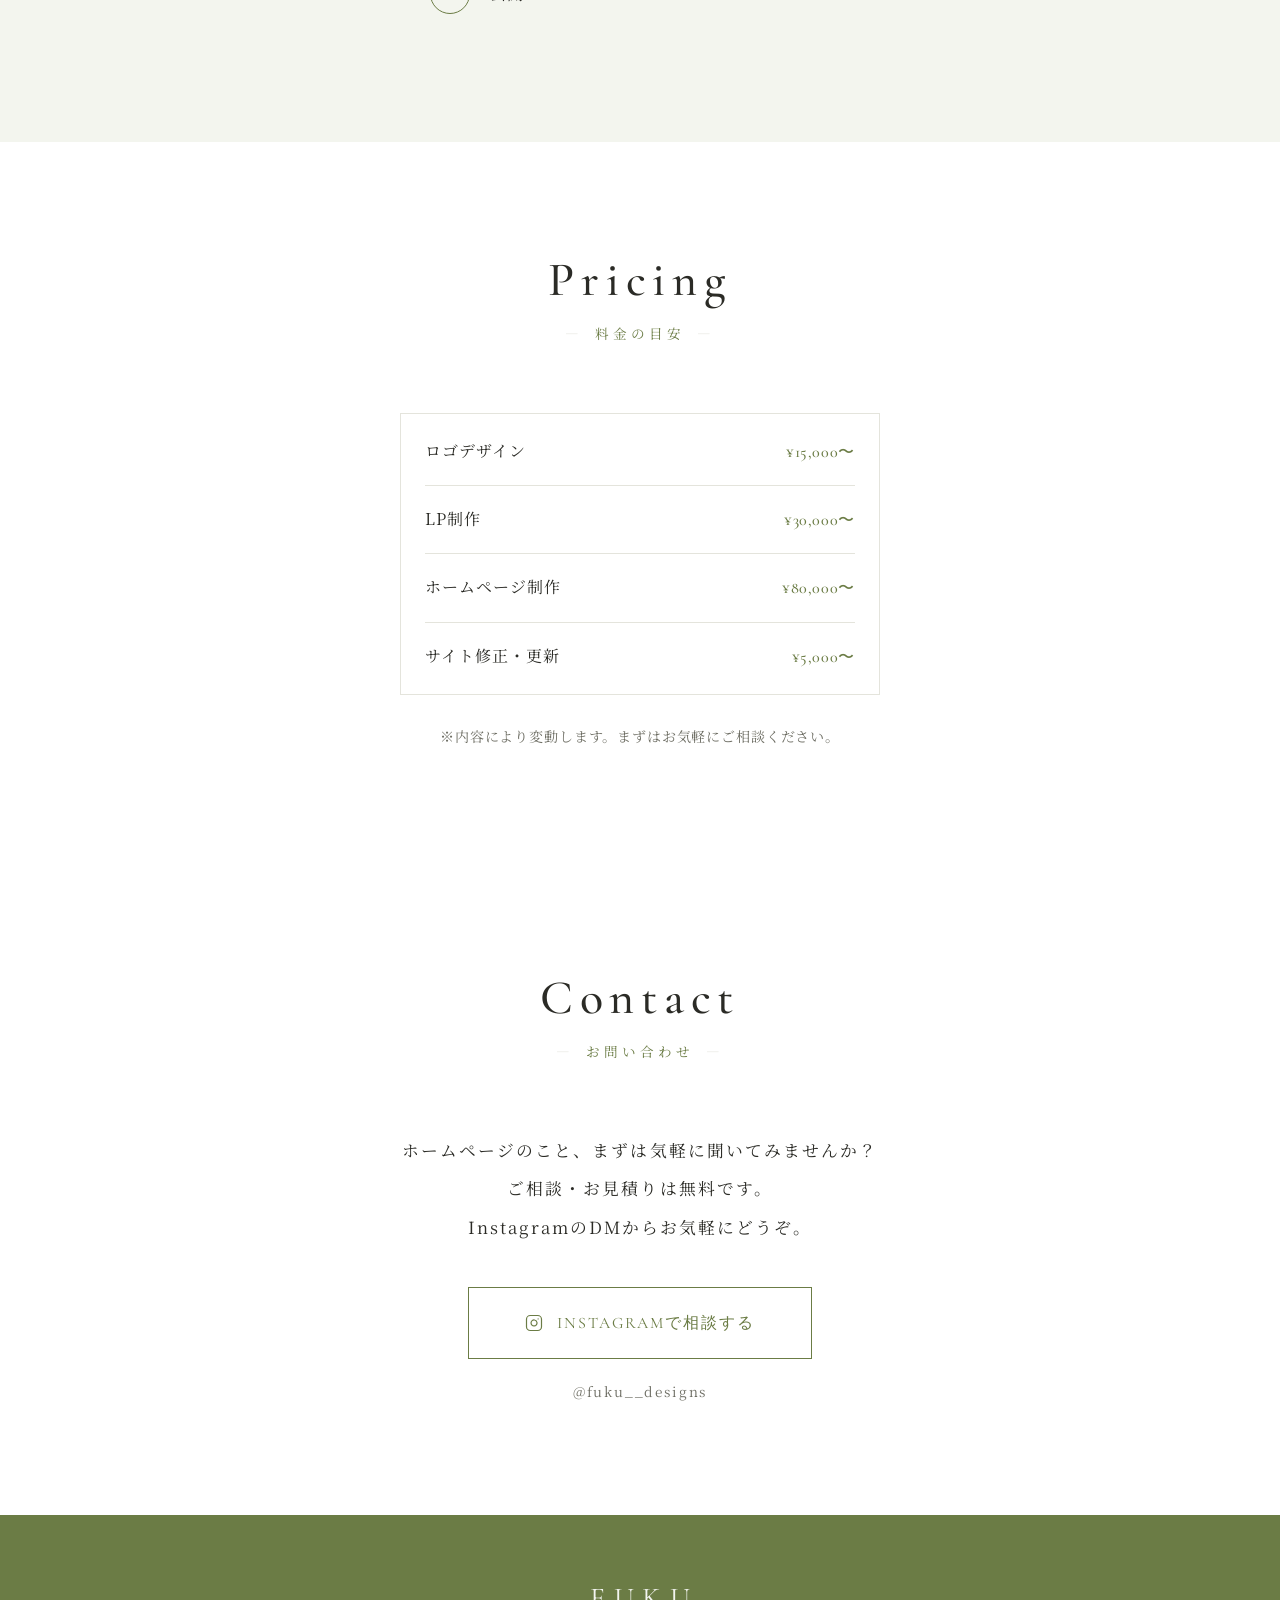
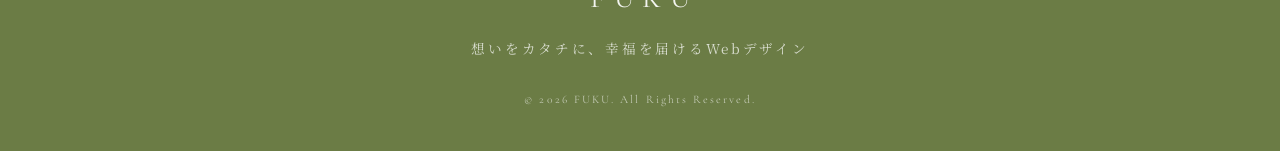
==== commit d46d137a: "ヒーロー画像をhero.pngに変更" ====
--- a/index.html
+++ b/index.html
@@ -117,7 +117,7 @@
 
     .hero-logo-img {
       display: block;
-      width: clamp(220px, 46vw, 340px);
+      width: clamp(280px, 90vw, 480px);
       height: auto;
       margin: 0 auto;
     }
@@ -662,7 +662,7 @@
   <!-- ===== Header / Hero ===== -->
   <header class="hero">
     <p class="hero-eyebrow fade">Web Design Studio</p>
-    <h1 class="fade delay-1"><img class="hero-logo-img" src="[data-uri]" alt="FUKU"></h1>
+    <div class="hero-logo-wrap fade delay-1"><img class="hero-logo-img" src="/hero.png" alt="FUKU"></div>
     <div class="hero-divider fade delay-2"></div>
     <h1 class="hero-copy fade delay-2">お店の魅力が、<br>ちゃんと伝わるホームページを。</h1>
     <p class="hero-sub fade delay-3">店名・営業時間・メニュー・アクセス・予約。お客様が知りたい情報を、スマホでも見やすく整理します。飲食店・小さなお店のためのWeb制作です。</p>
